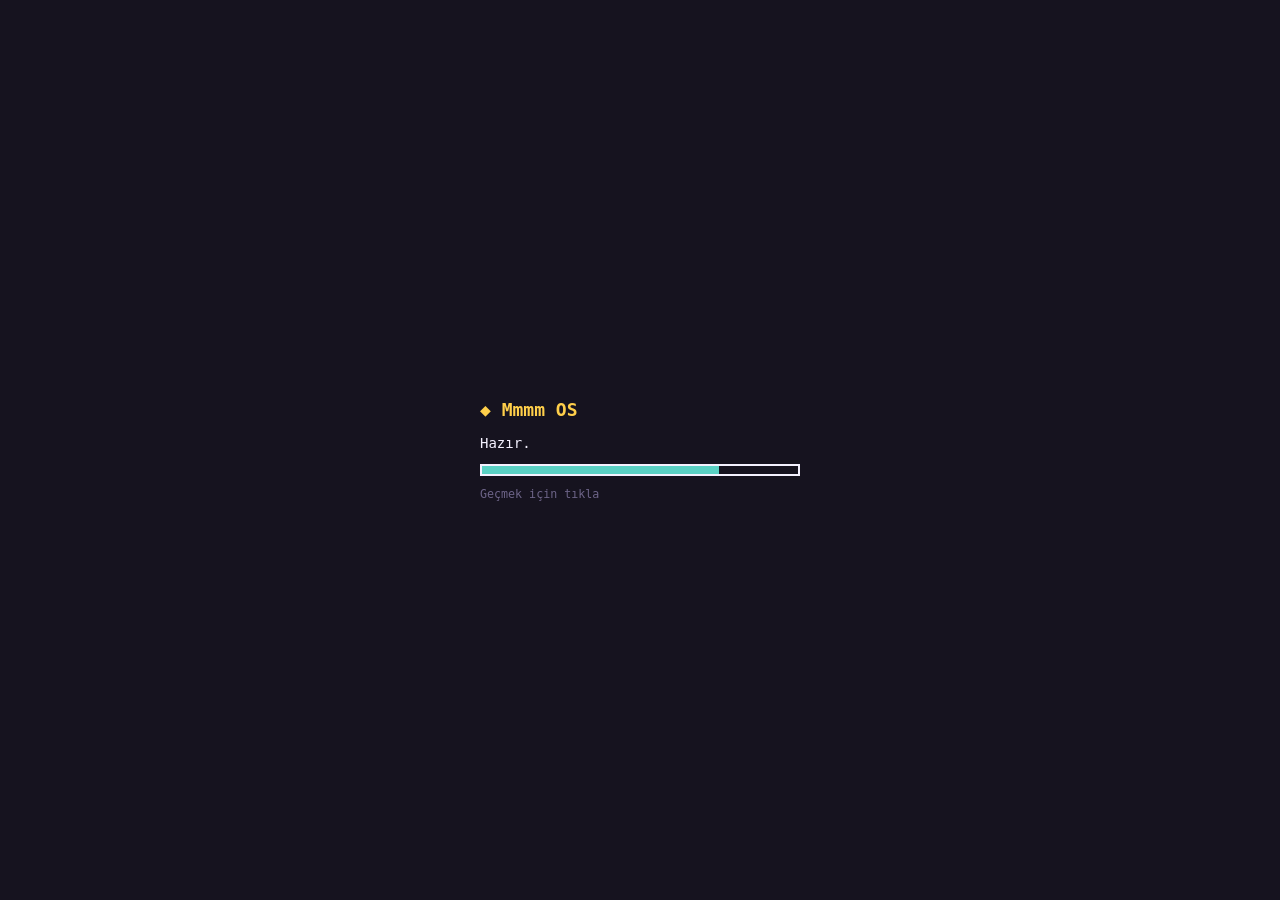
==== index.html @ 80d057e0 "Sitedeki ekip sayısı ifadelerini kaldır Co-Authored-By: Claude Opus 5.5 <noreply@anthropic.com>" ====
<!doctype html>
<html lang="tr">
<head>
<meta charset="utf-8">
<meta name="viewport" content="width=device-width,initial-scale=1">
<title>Mmmm Games</title>
<meta name="description" content="Mmmm Games: PC ve mobil için tuhaf fikirli oyunlar geliştiren bağımsız oyun stüdyosu.">
<link rel="stylesheet" href="os.css">
</head>
<body>

<div id="boot" aria-hidden="true"><div><b>◆ Mmmm OS</b><span id="boot-line">Mmmm… yükleniyor…</span><i><em id="boot-bar"></em></i><small>Geçmek için tıkla</small></div></div>

<header class="bar">
<button class="brand" data-open="w-about">◆ Mmmm OS</button>
<nav><button data-open="w-games">Oyunlar</button><button data-open="w-devlog">Devlog</button><button data-open="w-press">Basın</button><button data-open="w-contact">İletişim</button></nav>
<span id="clock">--:--</span>
</header>

<main class="desk" id="desk">
<div class="icons" role="list">
<button class="ic" role="listitem" data-open="w-hat0"><i style="background:var(--yellow)">H0</i>Hat-0.exe</button>
<button class="ic" role="listitem" data-open="w-clone"><i style="background:var(--teal)">CR</i>CloneRunner.apk</button>
<button class="ic" role="listitem" data-open="w-games"><i style="background:var(--lilac)">▦</i>oyunlar/</button>
<button class="ic" role="listitem" data-open="w-devlog"><i style="background:var(--pink)">≡</i>devlog.txt</button>
<button class="ic" role="listitem" data-open="w-press"><i style="background:var(--violet)">⇩</i>basin_kiti.zip</button>
<button class="ic" role="listitem" data-open="w-about"><i style="background:var(--paper)">?</i>hakkimizda.txt</button>
<button class="ic" role="listitem" data-open="w-contact"><i style="background:var(--teal)">@</i>iletisim.mail</button>
<button class="ic" role="listitem" data-open="w-locked"><i style="background:var(--dim)">🔒︎</i>gizli_proje/</button>
<button class="ic" role="listitem" data-open="w-trash"><i style="background:var(--paper)">⌫</i>Çöp kutusu</button>
</div>

<div class="hello" aria-hidden="true">Merhaba, oyuncu.<small>Bir simgeye çift tıkla.</small></div>

<!-- Hat-0 -->
<section class="win" id="w-hat0" data-x="160" data-y="40" data-w="500" aria-label="Hat-0">
<div class="tb"><span>Hat-0.exe — PC</span><span class="ctl"><button data-min aria-label="Küçült">_</button><button data-max aria-label="Büyüt">□</button><button data-close aria-label="Kapat">×</button></span></div>
<div class="bd">
<div class="poster h0"><span>HAT-0</span><small>son durak: bilinmiyor</small></div>
<h2>Hat-0</h2>
<p>Gece hattının şoförüsün. Her durakta bir yolcu biner. Bazıları pek yolcuya benzemiyor. Dikkatli bak; bir şey yanlışsa kapıyı açma.</p>
<p class="tags"><span>PC</span><span>Anomali bulma</span><span>Unity 3D</span><span class="st">Geliştirmede</span></p>
<span class="btn" aria-disabled="true">Steam sayfası yakında</span>
</div></section>

<!-- Clone Runner -->
<section class="win" id="w-clone" data-x="700" data-y="110" data-w="420" aria-label="Clone Runner">
<div class="tb"><span>CloneRunner.apk — Android</span><span class="ctl"><button data-min aria-label="Küçült">_</button><button data-max aria-label="Büyüt">□</button><button data-close aria-label="Kapat">×</button></span></div>
<div class="bd">
<a class="shot" href="img/menu_giris.png" data-lb><img src="img/menu_giris.png" alt="Clone Runner ana menüsü"></a>
<h2>Clone Runner</h2>
<p>Zaman Kulesi'nde stajyerin ilk günü. Kırmızı düğmeye dokundun, kule kilitlendi. Her denemen geride bir yankı bırakır: yankın butona basar, kapıdan sen geçersin.</p>
<p class="tags"><span>Android</span><span>Zamanlama bulmacası</span><span class="st">Beta · V0.4</span></p>
<div class="gal">
<a href="img/menu_harita.png" data-lb><img loading="lazy" src="img/menu_harita.png" alt="Kule haritası"></a>
<a href="img/preview_level4_timeloop.png" data-lb><img loading="lazy" src="img/preview_level4_timeloop.png" alt="Laboratuvar bölümü"></a>
<a href="img/preview_forest_kit_level10.png" data-lb><img loading="lazy" src="img/preview_forest_kit_level10.png" alt="Orman katı"></a>
<a href="img/l21_game.png" data-lb><img loading="lazy" src="img/l21_game.png" alt="Mağara katı"></a>
<a href="img/menu_uzay.png" data-lb><img loading="lazy" src="img/menu_uzay.png" alt="Uzay katı haritası"></a>
<a href="img/flow_level_complete.png" data-lb><img loading="lazy" src="img/flow_level_complete.png" alt="Bölüm tamamlandı ekranı"></a>
</div>
<p class="note">Oynanış videoları yakında.</p>
</div>
<div class="ft"><a class="btn" href="privacy-policy.html" target="_blank" rel="noopener">Gizlilik Politikası</a></div>
</section>

<!-- Devlog -->
<section class="win paper" id="w-devlog" data-x="1060" data-y="40" data-w="320" aria-label="Devlog">
<div class="tb"><span>devlog.txt</span><span class="ctl"><button data-min aria-label="Küçült">_</button><button data-max aria-label="Büyüt">□</button><button data-close aria-label="Kapat">×</button></span></div>
<div class="bd mono">
<p><b>25.10</b> — Clone Runner: Kat 2, orman bölümleri ve platformlar.</p>
<p><b>23.10</b> — Clone Runner: giriş sinematiği. Stajyer kırmızı düğmeye dokundu.</p>
<p><b>22.10</b> — Clone Runner: ilk oynanabilir prototip.</p>
<p><b>20.10</b> — Hat-0: çekirdek döngü. Yolcular binmeye başladı.</p>
<p><span class="cur">█</span></p>
</div></section>

<!-- Oyunlar klasörü -->
<section class="win" id="w-games" data-x="220" data-y="200" data-w="460" hidden aria-label="Oyunlar">
<div class="tb"><span>oyunlar/</span><span class="ctl"><button data-min aria-label="Küçült">_</button><button data-max aria-label="Büyüt">□</button><button data-close aria-label="Kapat">×</button></span></div>
<div class="bd">
<div class="filters"><button class="on" data-f="all">Tümü</button><button data-f="pc">PC</button><button data-f="mobile">Mobil</button></div>
<ul class="list">
<li data-p="pc"><button data-open="w-hat0"><i style="background:var(--yellow)">H0</i><span><b>Hat-0</b><small>PC · Geliştirmede</small></span></button></li>
<li data-p="mobile"><button data-open="w-clone"><i style="background:var(--teal)">CR</i><span><b>Clone Runner</b><small>Android · Beta</small></span></button></li>
<li data-p="pc"><button data-open="w-locked"><i style="background:var(--dim)">?</i><span><b>gizli_proje</b><small>Erişim kısıtlı</small></span></button></li>
</ul>
</div></section>

<!-- Basın kiti -->
<section class="win" id="w-press" data-x="300" data-y="140" data-w="380" hidden aria-label="Basın kiti">
<div class="tb"><span>basin_kiti.zip</span><span class="ctl"><button data-min aria-label="Küçült">_</button><button data-max aria-label="Büyüt">□</button><button data-close aria-label="Kapat">×</button></span></div>
<div class="bd">
<p>İçindekiler:</p>
<ul class="files"><li>logo/ <small>SVG, PNG</small></li><li>ekran_goruntuleri/ <small>her oyun için</small></li><li>bilgi_foyu.pdf</li><li>fragmanlar/</li></ul>
<span class="btn" aria-disabled="true">İndir (hazırlanıyor)</span>
<p class="note">Şimdilik basın talepleri için e-posta atın.</p>
</div></section>

<!-- Hakkımızda -->
<section class="win paper" id="w-about" data-x="420" data-y="90" data-w="380" hidden aria-label="Hakkımızda">
<div class="tb"><span>hakkimizda.txt</span><span class="ctl"><button data-min aria-label="Küçült">_</button><button data-max aria-label="Büyüt">□</button><button data-close aria-label="Kapat">×</button></span></div>
<div class="bd">
<h2>Mmmm Games</h2>
<p>Mmmm Games, PC ve mobil için oyunlar geliştiren bağımsız bir stüdyo. Oyunlar Unity ile geliştiriliyor, modeller Blender'da hazırlanıyor.</p>
<p>Sevdiğimiz şey: tek cümleyle anlatılabilen, ama oynadıkça tuhaflaşan fikirler.</p>
</div></section>

<!-- İletişim -->
<section class="win" id="w-contact" data-x="500" data-y="180" data-w="360" hidden aria-label="İletişim">
<div class="tb"><span>iletisim.mail</span><span class="ctl"><button data-min aria-label="Küçült">_</button><button data-max aria-label="Büyüt">□</button><button data-close aria-label="Kapat">×</button></span></div>
<div class="bd">
<p class="mono">Kime: Mmmm Games<br>Konu: Merhaba!</p>
<p>Geri bildirim, iş birliği ya da basın için yazın.</p>
<a class="btn" href="mailto:fourmalgames4@gmail.com">E-posta gönder</a>
</div></section>

<!-- Gizli proje -->
<section class="win alert" id="w-locked" data-x="540" data-y="260" data-w="320" hidden aria-label="Erişim reddedildi">
<div class="tb"><span>gizli_proje/</span><span class="ctl"><button data-close aria-label="Kapat">×</button></span></div>
<div class="bd">
<p><b>Erişim reddedildi.</b></p>
<p>Bu klasör henüz kilitli. İpucu: ışıklar yeni bir dünyada yanacak.</p>
<button class="btn" data-close>Tamam</button>
</div></section>

<!-- Çöp kutusu -->
<section class="win paper" id="w-trash" data-x="360" data-y="300" data-w="340" hidden aria-label="Çöp kutusu">
<div class="tb"><span>Çöp kutusu (4)</span><span class="ctl"><button data-min aria-label="Küçült">_</button><button data-max aria-label="Büyüt">□</button><button data-close aria-label="Kapat">×</button></span></div>
<div class="bd mono">
<p>✗ kirmizi_dugme_v1 <small>— herkes bastı</small></p>
<p>✗ sonsuz_koridor <small>— gerçekten sonsuzdu</small></p>
<p>✗ klon_dans_modu <small>— fazla eğlenceli</small></p>
<p>✗ otobus_muzigi.mp3 <small>— yolcular şikâyet etti</small></p>
</div></section>
</main>

<footer class="dock" id="dock" aria-label="Görev çubuğu"></footer>

<div id="lb" hidden><img alt=""></div>
<script src="os.js"></script>
</body>
</html>
---- os.css ----
:root{--bg:#2b2540;--dot:#3d3558;--ink:#16131f;--paper:#f4f1ff;--note:#fff8e6;--yellow:#ffcf4a;--teal:#5ad1c4;--pink:#ef6f8f;--violet:#9f8cf0;--lilac:#d8d2ee;--dim:#6d6488;--mute:#b9b0dd}
*{box-sizing:border-box}
html,body{margin:0;height:100%}
body{background:var(--bg);color:var(--ink);font-family:system-ui,-apple-system,"Segoe UI",Roboto,sans-serif;font-size:14px;line-height:1.5;overflow:hidden}
button{font:inherit;color:inherit;background:none;border:0;cursor:pointer;padding:0}
img{display:block;max-width:100%}
.mono{font-family:Consolas,"Courier New",monospace;font-size:13px}

/* açılış */
#boot{position:fixed;inset:0;z-index:9999;background:var(--ink);color:var(--paper);display:flex;align-items:center;justify-content:center;cursor:pointer;transition:opacity .35s}
#boot.off{opacity:0;pointer-events:none}
#boot div{width:min(320px,80vw);display:flex;flex-direction:column;gap:10px;font-family:Consolas,monospace}
#boot b{color:var(--yellow);font-size:18px}
#boot i{height:12px;border:2px solid var(--paper);display:block}
#boot em{display:block;height:100%;width:0;background:var(--teal);transition:width .2s}
#boot small{color:var(--dim)}

/* üst çubuk */
.bar{position:fixed;top:0;left:0;right:0;height:34px;z-index:5000;background:var(--ink);color:var(--lilac);display:flex;align-items:center;gap:18px;padding:0 16px;font-size:13px}
.bar .brand{color:var(--paper);font-weight:600}
.bar nav{display:flex;gap:16px;margin-left:auto}
.bar nav button:hover,.bar .brand:hover{color:var(--yellow)}
#clock{font-family:Consolas,monospace;color:var(--paper)}

/* masaüstü */
.desk{position:fixed;inset:34px 0 0 0;background-color:var(--bg);background-image:radial-gradient(var(--dot) 1.5px,transparent 1.5px);background-size:22px 22px}
.icons{position:absolute;left:18px;top:16px;display:grid;grid-auto-flow:column;grid-auto-columns:92px;width:max-content;max-width:calc(100% - 20px);grid-template-rows:repeat(auto-fill,90px);gap:2px 4px;height:calc(100% - 100px)}
.ic{width:92px;display:flex;flex-direction:column;align-items:center;gap:6px;color:var(--paper);font-size:12px;padding:6px 2px;border-radius:6px;text-align:center;word-break:break-word}
.ic i{width:50px;height:50px;border:2px solid var(--ink);border-radius:10px;box-shadow:3px 3px 0 var(--ink);display:flex;align-items:center;justify-content:center;font-style:normal;font-weight:700;color:var(--ink);font-size:15px;transition:transform .12s}
.ic:hover i{transform:translate(-1px,-2px)}
.ic.sel{background:rgba(244,241,255,.14)}
.ic:focus-visible{outline:2px solid var(--yellow)}
.hello{position:absolute;right:44px;bottom:100px;font-family:Georgia,serif;font-size:clamp(36px,5vw,68px);color:var(--paper);text-align:right;line-height:1;opacity:.92;pointer-events:none;z-index:0}
.win{z-index:1}
.hello small{display:block;font-family:system-ui,sans-serif;font-size:14px;color:var(--mute);margin-top:10px}

/* pencereler */
.win{position:absolute;background:var(--paper);border:2px solid var(--ink);border-radius:8px;box-shadow:6px 6px 0 var(--ink);display:flex;flex-direction:column;max-height:calc(100% - 90px);animation:pop .16s ease-out}
.win[hidden]{display:none}
.win.paper{background:var(--note)}
.win.alert{background:#ffe3e8}
.win.active{box-shadow:8px 8px 0 var(--ink)}
.win:not(.active) .tb{background:#3a3450}
.win.max{left:8px!important;top:8px!important;width:calc(100% - 16px)!important;height:calc(100% - 90px)!important}
@keyframes pop{from{transform:scale(.94);opacity:0}}
.tb{background:var(--ink);color:#fff;font-size:12px;padding:6px 8px 6px 12px;display:flex;justify-content:space-between;align-items:center;cursor:grab;user-select:none;touch-action:none;border-radius:5px 5px 0 0}
.tb:active{cursor:grabbing}
.ctl{display:flex;gap:4px}
.ctl button{width:20px;height:18px;border-radius:3px;color:#fff;line-height:1}
.ctl button:hover{background:var(--pink);color:var(--ink)}
.bd{padding:14px 16px;overflow:auto}
.ft{flex:none;padding:8px 16px;border-top:2px solid var(--ink)}
.bd h2{font-family:Georgia,serif;font-weight:400;font-size:26px;margin:4px 0 6px}
.bd p{margin:0 0 10px}
.tags{display:flex;flex-wrap:wrap;gap:6px}
.tags span{font-size:11px;border:1.5px solid var(--ink);border-radius:4px;padding:1px 7px;background:#fff}
.tags .st{background:var(--yellow)}
.btn{display:inline-block;background:var(--yellow);border:2px solid var(--ink);box-shadow:2px 2px 0 var(--ink);padding:6px 14px;font-weight:600;font-size:13px;border-radius:4px;color:var(--ink);text-decoration:none}
.btn:hover{transform:translate(-1px,-1px);box-shadow:3px 3px 0 var(--ink)}
.btn[aria-disabled]{background:var(--lilac);cursor:default}
.btn[aria-disabled]:hover{transform:none;box-shadow:2px 2px 0 var(--ink)}
.note{font-size:12px;color:var(--dim);margin-top:10px}
.poster{height:200px;border:2px solid var(--ink);border-radius:4px;margin-bottom:12px;display:flex;flex-direction:column;align-items:center;justify-content:center;gap:6px}
.poster.h0{background:repeating-linear-gradient(90deg,#1d1a2a 0 46px,#262236 46px 50px);color:var(--yellow)}
.poster span{font-family:Consolas,monospace;font-size:44px;letter-spacing:8px;border:3px solid var(--yellow);padding:2px 16px;background:#16131f}
.poster small{font-family:Consolas,monospace;color:var(--mute)}
.shot{display:block;height:190px;overflow:hidden;border:2px solid var(--ink);border-radius:4px;margin-bottom:12px}
.shot img{width:100%;height:100%;object-fit:cover;object-position:center 35%}
.gal{display:grid;grid-template-columns:repeat(3,1fr);gap:6px;margin-top:6px}
.gal a{aspect-ratio:3/4;overflow:hidden;border:2px solid var(--ink);border-radius:4px;background:var(--lilac)}
.gal img{width:100%;height:100%;object-fit:cover;transition:transform .2s}
.gal a:hover img{transform:scale(1.06)}
.cur{animation:blink 1s steps(1) infinite}
@keyframes blink{50%{opacity:0}}
.filters{display:flex;gap:6px;margin-bottom:10px}
.filters button{border:1.5px solid var(--ink);border-radius:99px;padding:2px 12px;font-size:12px;background:#fff}
.filters button.on{background:var(--ink);color:#fff}
.list{list-style:none;margin:0;padding:0;display:flex;flex-direction:column;gap:6px}
.list li[hidden]{display:none}
.list button{width:100%;display:flex;gap:12px;align-items:center;text-align:left;padding:8px;border:1.5px solid var(--ink);border-radius:6px;background:#fff}
.list button:hover{background:var(--lilac)}
.list i{width:36px;height:36px;border:2px solid var(--ink);border-radius:8px;display:flex;align-items:center;justify-content:center;font-style:normal;font-weight:700;flex:none}
.list small{display:block;color:var(--dim)}
.files{margin:0 0 12px;padding-left:18px}
.files small{color:var(--dim)}

/* dock */
.dock{position:fixed;left:50%;bottom:14px;transform:translateX(-50%);z-index:4000;display:flex;gap:8px;background:var(--ink);padding:8px 12px;border-radius:12px;max-width:calc(100% - 24px);overflow-x:auto}
.dock button{display:flex;align-items:center;gap:6px;padding:5px 10px 5px 6px;border-radius:7px;color:var(--paper);font-size:12px;white-space:nowrap}
.dock button i{width:22px;height:22px;border-radius:5px;display:flex;align-items:center;justify-content:center;font-style:normal;font-size:10px;font-weight:700;color:var(--ink)}
.dock button.on{background:#2e2842}
.dock button.min{opacity:.55}
.dock:empty{display:none}

/* lightbox */
#lb{position:fixed;inset:0;z-index:8000;background:rgba(22,19,31,.92);display:flex;align-items:center;justify-content:center;cursor:zoom-out}
#lb[hidden]{display:none}
#lb img{max-width:92vw;max-height:90vh;border:3px solid var(--paper);border-radius:6px}

/* mobil: pencereler alt alta */
@media (max-width:760px){
  body{overflow:auto}
  .bar nav{gap:10px;font-size:12px}
  .bar .brand{font-size:12px}
  #clock{display:none}
  .desk{position:static;padding:46px 12px 90px;min-height:100vh}
  .icons{position:static;display:grid;grid-template-columns:repeat(4,1fr);grid-auto-flow:row;grid-template-rows:none;height:auto;margin-bottom:14px}
  .ic{width:auto}
  .hello{position:static;text-align:left;font-size:34px;margin:6px 0 18px}
  .win{position:relative!important;left:auto!important;top:auto!important;width:auto!important;max-height:none;margin-bottom:18px;box-shadow:4px 4px 0 var(--ink)}
  .win.max{height:auto!important}
  .tb{cursor:default}
  .ctl [data-max]{display:none}
}
@media (prefers-reduced-motion:reduce){.win{animation:none}.cur{animation:none}}
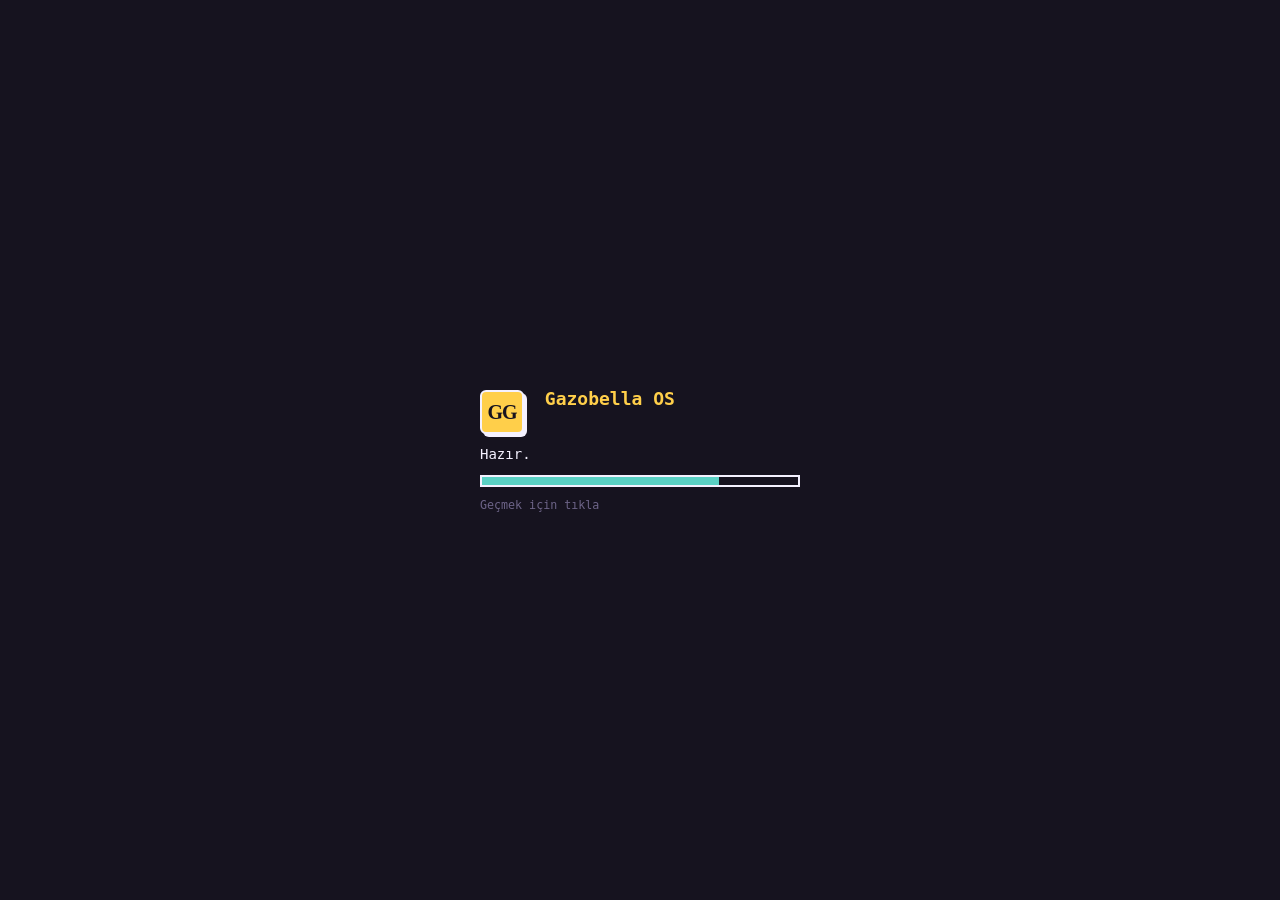
==== commit 0a0e1899: "Site adı Gazobella Games olarak geri alındı, GG logosu eklendi Co-Authored-By: Claude Sonnet 5.5 <no" ====
--- a/index.html
+++ b/index.html
@@ -3,16 +3,17 @@
 <head>
 <meta charset="utf-8">
 <meta name="viewport" content="width=device-width,initial-scale=1">
-<title>Mmmm Games</title>
-<meta name="description" content="Mmmm Games: PC ve mobil için tuhaf fikirli oyunlar geliştiren bağımsız oyun stüdyosu.">
+<title>Gazobella Games</title>
+<link rel="icon" href="data:image/svg+xml,%3Csvg xmlns=%27http://www.w3.org/2000/svg%27 viewBox=%270 0 64 64%27%3E%3Crect x=%274%27 y=%274%27 width=%2756%27 height=%2756%27 rx=%2712%27 fill=%27%23ffcf4a%27 stroke=%27%2316131f%27 stroke-width=%275%27/%3E%3Ctext x=%2732%27 y=%2741%27 font-family=%27Georgia,serif%27 font-weight=%27bold%27 font-size=%2726%27 text-anchor=%27middle%27 fill=%27%2316131f%27%3EGG%3C/text%3E%3C/svg%3E">
+<meta name="description" content="Gazobella Games: PC ve mobil için tuhaf fikirli oyunlar geliştiren bağımsız oyun stüdyosu.">
 <link rel="stylesheet" href="os.css">
 </head>
 <body>
 
-<div id="boot" aria-hidden="true"><div><b>◆ Mmmm OS</b><span id="boot-line">Mmmm… yükleniyor…</span><i><em id="boot-bar"></em></i><small>Geçmek için tıkla</small></div></div>
+<div id="boot" aria-hidden="true"><div><b><span class="gg">GG</span> Gazobella OS</b><span id="boot-line">Çekirdek yükleniyor…</span><i><em id="boot-bar"></em></i><small>Geçmek için tıkla</small></div></div>
 
 <header class="bar">
-<button class="brand" data-open="w-about">◆ Mmmm OS</button>
+<button class="brand" data-open="w-about"><span class="gg">GG</span> Gazobella OS</button>
 <nav><button data-open="w-games">Oyunlar</button><button data-open="w-devlog">Devlog</button><button data-open="w-press">Basın</button><button data-open="w-contact">İletişim</button></nav>
 <span id="clock">--:--</span>
 </header>
@@ -101,8 +102,8 @@
 <section class="win paper" id="w-about" data-x="420" data-y="90" data-w="380" hidden aria-label="Hakkımızda">
 <div class="tb"><span>hakkimizda.txt</span><span class="ctl"><button data-min aria-label="Küçült">_</button><button data-max aria-label="Büyüt">□</button><button data-close aria-label="Kapat">×</button></span></div>
 <div class="bd">
-<h2>Mmmm Games</h2>
-<p>Mmmm Games, PC ve mobil için oyunlar geliştiren bağımsız bir stüdyo. Oyunlar Unity ile geliştiriliyor, modeller Blender'da hazırlanıyor.</p>
+<h2>Gazobella Games</h2>
+<p>Gazobella Games, PC ve mobil için oyunlar geliştiren bağımsız bir stüdyo. Oyunlar Unity ile geliştiriliyor, modeller Blender'da hazırlanıyor.</p>
 <p>Sevdiğimiz şey: tek cümleyle anlatılabilen, ama oynadıkça tuhaflaşan fikirler.</p>
 </div></section>
 
@@ -110,7 +111,7 @@
 <section class="win" id="w-contact" data-x="500" data-y="180" data-w="360" hidden aria-label="İletişim">
 <div class="tb"><span>iletisim.mail</span><span class="ctl"><button data-min aria-label="Küçült">_</button><button data-max aria-label="Büyüt">□</button><button data-close aria-label="Kapat">×</button></span></div>
 <div class="bd">
-<p class="mono">Kime: Mmmm Games<br>Konu: Merhaba!</p>
+<p class="mono">Kime: Gazobella Games<br>Konu: Merhaba!</p>
 <p>Geri bildirim, iş birliği ya da basın için yazın.</p>
 <a class="btn" href="mailto:fourmalgames4@gmail.com">E-posta gönder</a>
 </div></section>
--- a/os.css
+++ b/os.css
@@ -113,3 +113,5 @@
   .ctl [data-max]{display:none}
 }
 @media (prefers-reduced-motion:reduce){.win{animation:none}.cur{animation:none}}
+.gg{display:inline-flex;align-items:center;justify-content:center;width:22px;height:22px;margin-right:6px;vertical-align:-5px;background:var(--yellow);color:var(--ink);border:2px solid var(--ink);border-radius:6px;box-shadow:2px 2px 0 var(--ink);font-family:Georgia,serif;font-weight:700;font-size:11px;letter-spacing:-1px;line-height:1}
+#boot .gg{width:44px;height:44px;font-size:20px;border-color:var(--paper);box-shadow:3px 3px 0 var(--paper);margin:0 10px 0 0;vertical-align:-14px}
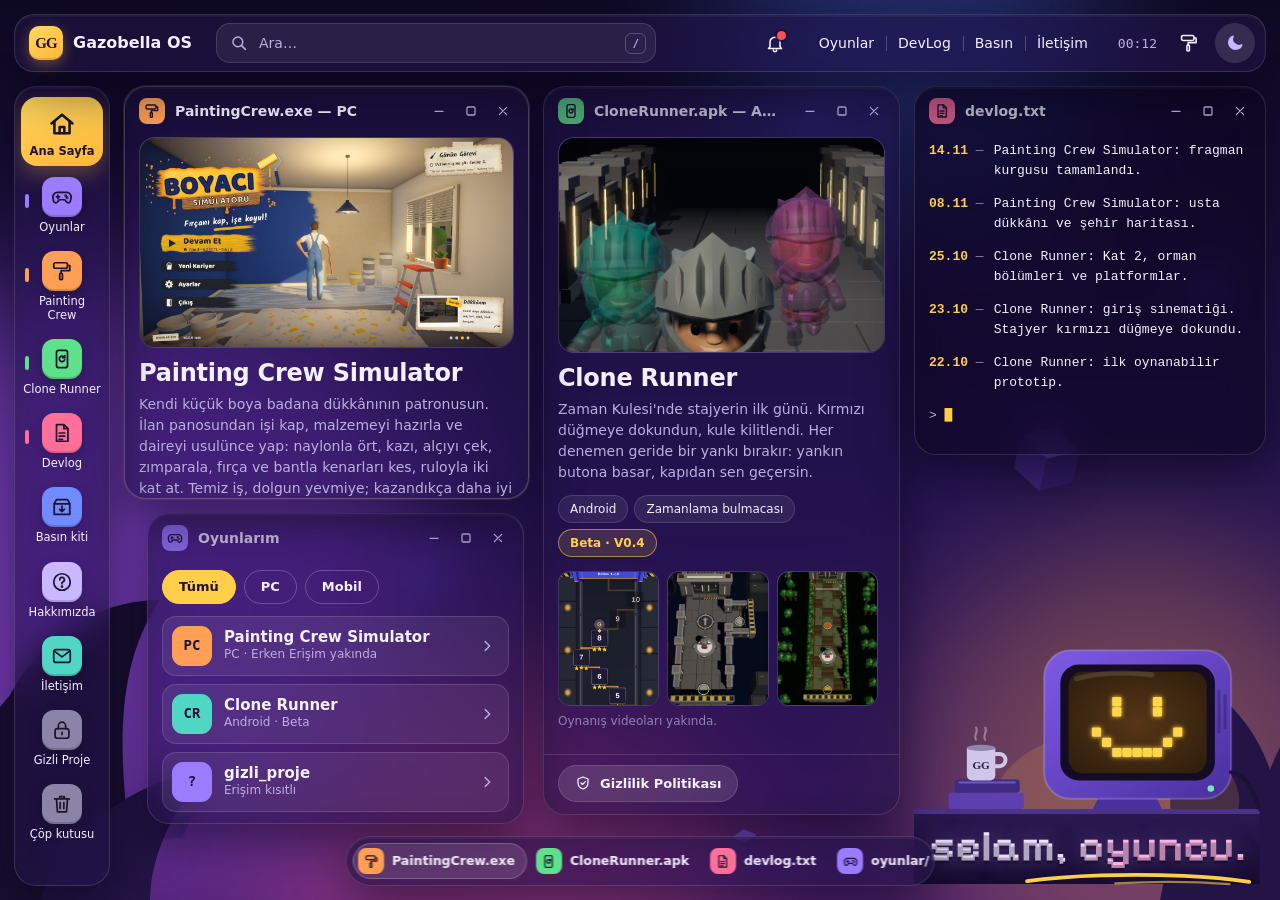
==== commit 80e5d07e: "Yeni masaüstü tasarımı, Painting Crew Simulator eklendi, Hat-0 kaldırıldı Mor cam efektli Gazobella " ====
--- a/index.html
+++ b/index.html
@@ -1,106 +1,200 @@
 <!doctype html>
-<html lang="tr">
+<html lang="tr" data-theme="night">
 <head>
 <meta charset="utf-8">
 <meta name="viewport" content="width=device-width,initial-scale=1">
 <title>Gazobella Games</title>
 <link rel="icon" href="data:image/svg+xml,%3Csvg xmlns=%27http://www.w3.org/2000/svg%27 viewBox=%270 0 64 64%27%3E%3Crect x=%274%27 y=%274%27 width=%2756%27 height=%2756%27 rx=%2712%27 fill=%27%23ffcf4a%27 stroke=%27%2316131f%27 stroke-width=%275%27/%3E%3Ctext x=%2732%27 y=%2741%27 font-family=%27Georgia,serif%27 font-weight=%27bold%27 font-size=%2726%27 text-anchor=%27middle%27 fill=%27%2316131f%27%3EGG%3C/text%3E%3C/svg%3E">
-<meta name="description" content="Gazobella Games: PC ve mobil için tuhaf fikirli oyunlar geliştiren bağımsız oyun stüdyosu.">
+<meta name="description" content="Gazobella Games: PC ve mobil için tuhaf fikirli oyunlar geliştiren bağımsız stüdyo. Painting Crew Simulator (PC, Steam Erken Erişim yakında) ve Clone Runner (Android).">
+<meta name="theme-color" content="#1a1036">
+<script>try{if(localStorage.getItem('gz-theme')==='day')document.documentElement.dataset.theme='day'}catch(e){}</script>
+<link rel="preconnect" href="https://fonts.googleapis.com">
+<link rel="preconnect" href="https://fonts.gstatic.com" crossorigin>
+<link rel="stylesheet" href="https://fonts.googleapis.com/css2?family=Pixelify+Sans:wght@500;700&amp;display=swap">
 <link rel="stylesheet" href="os.css">
 </head>
 <body>
 
+<!-- İkon seti -->
+<svg width="0" height="0" style="position:absolute" aria-hidden="true" focusable="false">
+<defs>
+<symbol id="i-home" viewBox="0 0 24 24"><path d="M3 11.5 12 4l9 7.5"/><path d="M5.5 9.8V20h13V9.8"/><path d="M10 20v-5.5h4V20"/></symbol>
+<symbol id="i-game" viewBox="0 0 24 24"><path d="M7 7h10a5 5 0 0 1 4.9 6l-.7 3.4a2.4 2.4 0 0 1-4.2 1L15 15H9l-2 2.4a2.4 2.4 0 0 1-4.2-1L2.1 13A5 5 0 0 1 7 7Z"/><path d="M7.5 10v3.5M5.8 11.8h3.5"/><circle cx="16" cy="10.6" r=".6"/><circle cx="17.6" cy="12.8" r=".6"/></symbol>
+<symbol id="i-roller" viewBox="0 0 24 24"><rect x="3" y="3" width="15" height="6" rx="2"/><path d="M18 6h2.5v5.5H11v3"/><rect x="9.5" y="14.5" width="3" height="7" rx="1"/></symbol>
+<symbol id="i-loop" viewBox="0 0 24 24"><rect x="6" y="2.5" width="12" height="19" rx="2.5"/><path d="M14.6 10.2a3 3 0 1 0 .3 2.6"/><path d="M15 8.4v2.2h-2.2"/></symbol>
+<symbol id="i-doc" viewBox="0 0 24 24"><path d="M6 2.8h8l4.5 4.5V21H6Z"/><path d="M14 2.8v4.5h4.5M9 12h6M9 15.5h6M9 19h3.5"/></symbol>
+<symbol id="i-press" viewBox="0 0 24 24"><path d="M3.5 8.5h17V20h-17Z"/><path d="M3.5 8.5 6 4h12l2.5 4.5"/><path d="M12 11v6M9.5 14.5 12 17l2.5-2.5"/></symbol>
+<symbol id="i-info" viewBox="0 0 24 24"><circle cx="12" cy="12" r="9"/><path d="M9.6 9.5a2.5 2.5 0 1 1 3.4 2.3c-.6.3-1 .8-1 1.5v.7"/><circle cx="12" cy="17" r=".6"/></symbol>
+<symbol id="i-mail" viewBox="0 0 24 24"><rect x="3" y="5" width="18" height="14" rx="2.5"/><path d="m4 7 8 6 8-6"/></symbol>
+<symbol id="i-lock" viewBox="0 0 24 24"><rect x="4.5" y="10.5" width="15" height="10.5" rx="2.5"/><path d="M8 10.5V7.5a4 4 0 0 1 8 0v3M12 14.5v2.5"/></symbol>
+<symbol id="i-trash" viewBox="0 0 24 24"><path d="M4 6.5h16M9.5 6.5V4h5v2.5M6 6.5l1 14h10l1-14M10 10.5v6.5M14 10.5v6.5"/></symbol>
+<symbol id="i-search" viewBox="0 0 24 24"><circle cx="10.5" cy="10.5" r="6.5"/><path d="m15.5 15.5 5 5"/></symbol>
+<symbol id="i-bell" viewBox="0 0 24 24"><path d="M6 16.5V11a6 6 0 0 1 12 0v5.5l1.8 2H4.2Z"/><path d="M10 20.5a2 2 0 0 0 4 0"/></symbol>
+<symbol id="i-moon" viewBox="0 0 24 24"><path d="M20 14.5A8 8 0 0 1 9.5 4a8 8 0 1 0 10.5 10.5Z"/></symbol>
+<symbol id="i-sun" viewBox="0 0 24 24"><circle cx="12" cy="12" r="4.2"/><path d="M12 2.5v2.2M12 19.3v2.2M2.5 12h2.2M19.3 12h2.2M5.3 5.3l1.6 1.6M17.1 17.1l1.6 1.6M5.3 18.7l1.6-1.6M17.1 6.9l1.6-1.6"/></symbol>
+<symbol id="i-min" viewBox="0 0 24 24"><path d="M6 12.5h12"/></symbol>
+<symbol id="i-max" viewBox="0 0 24 24"><rect x="6" y="6" width="12" height="12" rx="2"/></symbol>
+<symbol id="i-x" viewBox="0 0 24 24"><path d="m6.5 6.5 11 11M17.5 6.5l-11 11"/></symbol>
+<symbol id="i-chev" viewBox="0 0 24 24"><path d="m9.5 6 6 6-6 6"/></symbol>
+<symbol id="i-back" viewBox="0 0 24 24"><path d="m14.5 6-6 6 6 6"/></symbol>
+<symbol id="i-clock" viewBox="0 0 24 24"><circle cx="12" cy="12" r="8.5"/><path d="M12 7.5V12l3 2"/></symbol>
+<symbol id="i-shield" viewBox="0 0 24 24"><path d="M12 3 4.5 6v5.5c0 4.6 3.2 8 7.5 9.5 4.3-1.5 7.5-4.9 7.5-9.5V6Z"/><path d="m9 12 2.2 2.2L15.5 10"/></symbol>
+<symbol id="i-cube" viewBox="0 0 100 100"><path d="M50 4 92 27 50 50 8 27Z" fill="var(--cube-top)"/><path d="M8 27 50 50v46L8 73Z" fill="var(--cube-left)"/><path d="M92 27 50 50v46l42-23Z" fill="var(--cube-right)"/></symbol>
+</defs>
+</svg>
+
 <div id="boot" aria-hidden="true"><div><b><span class="gg">GG</span> Gazobella OS</b><span id="boot-line">Çekirdek yükleniyor…</span><i><em id="boot-bar"></em></i><small>Geçmek için tıkla</small></div></div>
 
+<h1 class="sr">Gazobella Games</h1>
+
+<!-- Duvar kâğıdı: parıltılar, küpler, yapraklar, boya tuvali -->
+<div class="wall" aria-hidden="true">
+  <div class="glow g1"></div><div class="glow g2"></div><div class="glow g3"></div><div class="glow g4"></div>
+  <div class="cubes">
+    <svg class="cube" style="--x:31%;--y:62%;--s:64px;--d:19s;--r:-12deg"><use href="#i-cube"/></svg>
+    <svg class="cube" style="--x:47%;--y:73%;--s:46px;--d:23s;--r:18deg"><use href="#i-cube"/></svg>
+    <svg class="cube" style="--x:62%;--y:12%;--s:34px;--d:17s;--r:8deg"><use href="#i-cube"/></svg>
+    <svg class="cube" style="--x:79%;--y:47%;--s:72px;--d:26s;--r:14deg"><use href="#i-cube"/></svg>
+    <svg class="cube" style="--x:93%;--y:30%;--s:40px;--d:21s;--r:-20deg"><use href="#i-cube"/></svg>
+    <svg class="cube" style="--x:11%;--y:88%;--s:52px;--d:24s;--r:22deg"><use href="#i-cube"/></svg>
+    <svg class="cube" style="--x:57%;--y:92%;--s:30px;--d:18s;--r:-6deg"><use href="#i-cube"/></svg>
+  </div>
+  <svg class="leaves" viewBox="0 0 1600 900" preserveAspectRatio="xMidYMax slice">
+    <g class="lf1"><path d="M0 900V610c60 10 120 60 150 140 20-90 90-150 170-150-40 60-50 140-20 300Z"/><path d="M90 900c10-120 60-210 150-260-20 90-10 180 30 260Z"/></g>
+    <g class="lf2"><path d="M200 900c30-70 90-120 170-130-40 40-60 90-60 130Z"/><path d="M1600 900V640c-70 0-140 50-170 130-20-60-70-100-130-110 30 70 40 150 20 240Z"/></g>
+  </svg>
+  <canvas id="paint"></canvas>
+</div>
+
+<!-- Üst çubuk -->
 <header class="bar">
-<button class="brand" data-open="w-about"><span class="gg">GG</span> Gazobella OS</button>
-<nav><button data-open="w-games">Oyunlar</button><button data-open="w-devlog">Devlog</button><button data-open="w-press">Basın</button><button data-open="w-contact">İletişim</button></nav>
-<span id="clock">--:--</span>
+  <button class="brand" type="button" data-open="w-about" aria-label="Gazobella OS hakkında"><span class="gg">GG</span><span class="brand-name">Gazobella OS</span></button>
+  <div class="search" role="search">
+    <svg class="ico" aria-hidden="true"><use href="#i-search"/></svg>
+    <input id="q" type="search" placeholder="Ara…" autocomplete="off" spellcheck="false" role="combobox" aria-label="Pencere ve oyun ara" aria-autocomplete="list" aria-expanded="false" aria-controls="q-list">
+    <kbd aria-hidden="true">/</kbd>
+    <ul id="q-list" class="pop q-list" role="listbox" aria-label="Arama sonuçları" hidden></ul>
+  </div>
+  <div class="bar-right">
+    <div class="pop-wrap">
+      <button id="bell" class="icon-btn" type="button" aria-label="Bildirimler" aria-expanded="false" aria-controls="notes"><svg class="ico" aria-hidden="true"><use href="#i-bell"/></svg><span class="dot" hidden></span></button>
+      <div id="notes" class="pop notes" hidden>
+        <p class="pop-h">Son haberler</p>
+        <ul id="notes-list"></ul>
+        <button type="button" class="pop-more" data-open="w-devlog">Tüm devlog <svg class="ico" aria-hidden="true"><use href="#i-chev"/></svg></button>
+      </div>
+    </div>
+    <nav class="links" aria-label="Ana menü"><button type="button" data-open="w-games">Oyunlar</button><button type="button" data-open="w-devlog">DevLog</button><button type="button" data-open="w-press">Basın</button><button type="button" data-open="w-contact">İletişim</button></nav>
+    <span id="clock" aria-hidden="true">--:--</span>
+    <button id="roller" class="icon-btn" type="button" aria-label="Masaüstünü boya" aria-pressed="false" title="Masaüstünü boya"><svg class="ico" aria-hidden="true"><use href="#i-roller"/></svg></button>
+    <button id="theme" class="icon-btn moon" type="button" aria-label="Gündüz temasına geç" title="Tema"><svg class="ico i-moon" aria-hidden="true"><use href="#i-moon"/></svg><svg class="ico i-sun" aria-hidden="true"><use href="#i-sun"/></svg></button>
+  </div>
 </header>
 
+<!-- Boya araç çubuğu (easter egg) -->
+<div id="paintbar" class="paintbar" role="toolbar" aria-label="Boya araçları" hidden>
+  <span class="pb-t">Rulo modu</span>
+  <button type="button" class="sw on" style="--c:#ffcf4a" data-c="#ffcf4a" aria-label="Sarı" aria-pressed="true"></button>
+  <button type="button" class="sw" style="--c:#4fd6c4" data-c="#4fd6c4" aria-label="Turkuaz" aria-pressed="false"></button>
+  <button type="button" class="sw" style="--c:#ff6f9a" data-c="#ff6f9a" aria-label="Pembe" aria-pressed="false"></button>
+  <button type="button" class="sw" style="--c:#ff9f55" data-c="#ff9f55" aria-label="Turuncu" aria-pressed="false"></button>
+  <button type="button" class="sw" style="--c:#2f5fd0" data-c="#2f5fd0" aria-label="Lacivert" aria-pressed="false"></button>
+  <button type="button" id="pb-clear" class="pb-btn">Temizle</button>
+  <button type="button" id="pb-done" class="pb-btn on">Bitti</button>
+</div>
+
+<!-- Sol dock -->
+<nav class="side" id="side" aria-label="Uygulamalar">
+  <button type="button" class="ic home" data-home aria-current="page"><i><svg aria-hidden="true"><use href="#i-home"/></svg></i><span>Ana Sayfa</span></button>
+  <button type="button" class="ic" data-open="w-games" style="--c:var(--violet)"><i><svg aria-hidden="true"><use href="#i-game"/></svg></i><span>Oyunlar</span></button>
+  <button type="button" class="ic" data-open="w-paint" style="--c:var(--orange)"><i><svg aria-hidden="true"><use href="#i-roller"/></svg></i><span>Painting Crew</span></button>
+  <button type="button" class="ic" data-open="w-clone" style="--c:var(--green)"><i><svg aria-hidden="true"><use href="#i-loop"/></svg></i><span>Clone Runner</span></button>
+  <button type="button" class="ic" data-open="w-devlog" style="--c:var(--pink)"><i><svg aria-hidden="true"><use href="#i-doc"/></svg></i><span>Devlog</span></button>
+  <button type="button" class="ic" data-open="w-press" style="--c:var(--blue)"><i><svg aria-hidden="true"><use href="#i-press"/></svg></i><span>Basın kiti</span></button>
+  <button type="button" class="ic" data-open="w-about" style="--c:var(--lilac)"><i><svg aria-hidden="true"><use href="#i-info"/></svg></i><span>Hakkımızda</span></button>
+  <button type="button" class="ic" data-open="w-contact" style="--c:var(--teal)"><i><svg aria-hidden="true"><use href="#i-mail"/></svg></i><span>İletişim</span></button>
+  <button type="button" class="ic" data-open="w-locked" style="--c:var(--slate)"><i><svg aria-hidden="true"><use href="#i-lock"/></svg></i><span>Gizli Proje</span></button>
+  <button type="button" class="ic" data-open="w-trash" style="--c:var(--slate)"><i><svg aria-hidden="true"><use href="#i-trash"/></svg></i><span>Çöp kutusu</span></button>
+</nav>
+
 <main class="desk" id="desk">
-<div class="icons" role="list">
-<button class="ic" role="listitem" data-open="w-hat0"><i style="background:var(--yellow)">H0</i>Hat-0.exe</button>
-<button class="ic" role="listitem" data-open="w-clone"><i style="background:var(--teal)">CR</i>CloneRunner.apk</button>
-<button class="ic" role="listitem" data-open="w-games"><i style="background:var(--lilac)">▦</i>oyunlar/</button>
-<button class="ic" role="listitem" data-open="w-devlog"><i style="background:var(--pink)">≡</i>devlog.txt</button>
-<button class="ic" role="listitem" data-open="w-press"><i style="background:var(--violet)">⇩</i>basin_kiti.zip</button>
-<button class="ic" role="listitem" data-open="w-about"><i style="background:var(--paper)">?</i>hakkimizda.txt</button>
-<button class="ic" role="listitem" data-open="w-contact"><i style="background:var(--teal)">@</i>iletisim.mail</button>
-<button class="ic" role="listitem" data-open="w-locked"><i style="background:var(--dim)">🔒︎</i>gizli_proje/</button>
-<button class="ic" role="listitem" data-open="w-trash"><i style="background:var(--paper)">⌫</i>Çöp kutusu</button>
-</div>
-
-<div class="hello" aria-hidden="true">Merhaba, oyuncu.<small>Bir simgeye çift tıkla.</small></div>
-
-<!-- Hat-0 -->
-<section class="win" id="w-hat0" data-x="160" data-y="40" data-w="500" aria-label="Hat-0">
-<div class="tb"><span>Hat-0.exe — PC</span><span class="ctl"><button data-min aria-label="Küçült">_</button><button data-max aria-label="Büyüt">□</button><button data-close aria-label="Kapat">×</button></span></div>
-<div class="bd">
-<div class="poster h0"><span>HAT-0</span><small>son durak: bilinmiyor</small></div>
-<h2>Hat-0</h2>
-<p>Gece hattının şoförüsün. Her durakta bir yolcu biner. Bazıları pek yolcuya benzemiyor. Dikkatli bak; bir şey yanlışsa kapıyı açma.</p>
-<p class="tags"><span>PC</span><span>Anomali bulma</span><span>Unity 3D</span><span class="st">Geliştirmede</span></p>
-<span class="btn" aria-disabled="true">Steam sayfası yakında</span>
+
+<!-- Painting Crew Simulator -->
+<section class="win" id="w-paint" aria-label="Painting Crew Simulator" data-task="PaintingCrew.exe" data-ic="i-roller" style="--c:var(--orange)" data-keys="painting crew simulator boya badana boyaci pc steam simulasyon oyun">
+<div class="tb"><span class="tt"><i class="wic"><svg aria-hidden="true"><use href="#i-roller"/></svg></i><span>PaintingCrew.exe — PC</span></span><span class="ctl"><button type="button" data-min aria-label="Küçült"><svg aria-hidden="true"><use href="#i-min"/></svg></button><button type="button" data-max aria-label="Büyüt"><svg aria-hidden="true"><use href="#i-max"/></svg></button><button type="button" data-close aria-label="Kapat"><svg aria-hidden="true"><use href="#i-x"/></svg></button></span></div>
+<div class="bd">
+<a class="hero" href="img/pcs/hero.jpg" data-lb><img src="img/pcs/hero.jpg" width="1280" height="720" alt="Oyunun ana menüsü: duvarı boyayan boyacı ve menü seçenekleri"></a>
+<h2>Painting Crew Simulator</h2>
+<p>Kendi küçük boya badana dükkânının patronusun. İlan panosundan işi kap, malzemeyi hazırla ve daireyi usulünce yap: naylonla ört, kazı, alçıyı çek, zımparala, fırça ve bantla kenarları kes, ruloyla iki kat at. Temiz iş, dolgun yevmiye; kazandıkça daha iyi aletler, renk makinesinde özel karışımlar ve daha büyük işler seni bekliyor.</p>
+<p class="tags"><span>PC</span><span>Simülasyon</span><span>Birinci şahıs</span><span>Unity 6</span><span class="st">Steam Erken Erişim · yakında</span></p>
+<button type="button" class="cta" disabled><svg class="ico" aria-hidden="true"><use href="#i-clock"/></svg>Steam sayfası yakında</button>
+<div class="gal wide">
+<a href="img/pcs/shot1.jpg" data-lb><img loading="lazy" src="img/pcs/shot1.jpg" width="1280" height="720" alt="Duvardaki pembe sıva yamasını perdahlarken toz parçacıkları"></a>
+<a href="img/pcs/shot2.jpg" data-lb><img loading="lazy" src="img/pcs/shot2.jpg" width="1280" height="720" alt="Boyanmış turkuaz duvarlı oturma odası, merdiven ve boya kovaları"></a>
+<a href="img/pcs/shot3.jpg" data-lb><img loading="lazy" src="img/pcs/shot3.jpg" width="1280" height="720" alt="Boya dükkânının tezgâhı: renk kartelaları, çay bardakları ve tezgâhtar usta"></a>
+<a href="img/pcs/shot4.jpg" data-lb><img loading="lazy" src="img/pcs/shot4.jpg" width="1280" height="720" alt="Mahmut Usta Boya dükkânının sokaktan gündüz görünümü"></a>
+<a href="img/pcs/shot5.jpg" data-lb><img loading="lazy" src="img/pcs/shot5.jpg" width="1280" height="720" alt="Köhne bir odanın duvarını boya rulosuyla turuncuya boyarken oyun içi görüntü"></a>
+</div>
 </div></section>
 
 <!-- Clone Runner -->
-<section class="win" id="w-clone" data-x="700" data-y="110" data-w="420" aria-label="Clone Runner">
-<div class="tb"><span>CloneRunner.apk — Android</span><span class="ctl"><button data-min aria-label="Küçült">_</button><button data-max aria-label="Büyüt">□</button><button data-close aria-label="Kapat">×</button></span></div>
-<div class="bd">
-<a class="shot" href="img/menu_giris.png" data-lb><img src="img/menu_giris.png" alt="Clone Runner ana menüsü"></a>
+<section class="win" id="w-clone" aria-label="Clone Runner" data-task="CloneRunner.apk" data-ic="i-loop" style="--c:var(--green)" data-keys="clone runner klon android mobil zaman kule bulmaca oyun">
+<div class="tb"><span class="tt"><i class="wic"><svg aria-hidden="true"><use href="#i-loop"/></svg></i><span>CloneRunner.apk — Android</span></span><span class="ctl"><button type="button" data-min aria-label="Küçült"><svg aria-hidden="true"><use href="#i-min"/></svg></button><button type="button" data-max aria-label="Büyüt"><svg aria-hidden="true"><use href="#i-max"/></svg></button><button type="button" data-close aria-label="Kapat"><svg aria-hidden="true"><use href="#i-x"/></svg></button></span></div>
+<div class="bd">
+<a class="hero shot" href="img/menu_giris.png" data-lb><img src="img/menu_giris.png" width="1440" height="3088" alt="Clone Runner ana menüsü"></a>
 <h2>Clone Runner</h2>
 <p>Zaman Kulesi'nde stajyerin ilk günü. Kırmızı düğmeye dokundun, kule kilitlendi. Her denemen geride bir yankı bırakır: yankın butona basar, kapıdan sen geçersin.</p>
 <p class="tags"><span>Android</span><span>Zamanlama bulmacası</span><span class="st">Beta · V0.4</span></p>
 <div class="gal">
-<a href="img/menu_harita.png" data-lb><img loading="lazy" src="img/menu_harita.png" alt="Kule haritası"></a>
-<a href="img/preview_level4_timeloop.png" data-lb><img loading="lazy" src="img/preview_level4_timeloop.png" alt="Laboratuvar bölümü"></a>
-<a href="img/preview_forest_kit_level10.png" data-lb><img loading="lazy" src="img/preview_forest_kit_level10.png" alt="Orman katı"></a>
-<a href="img/l21_game.png" data-lb><img loading="lazy" src="img/l21_game.png" alt="Mağara katı"></a>
-<a href="img/menu_uzay.png" data-lb><img loading="lazy" src="img/menu_uzay.png" alt="Uzay katı haritası"></a>
-<a href="img/flow_level_complete.png" data-lb><img loading="lazy" src="img/flow_level_complete.png" alt="Bölüm tamamlandı ekranı"></a>
+<a href="img/menu_harita.png" data-lb><img loading="lazy" src="img/menu_harita.png" width="1440" height="3088" alt="Kule haritası"></a>
+<a href="img/preview_level4_timeloop.png" data-lb><img loading="lazy" src="img/preview_level4_timeloop.png" width="540" height="960" alt="Laboratuvar bölümü"></a>
+<a href="img/preview_forest_kit_level10.png" data-lb><img loading="lazy" src="img/preview_forest_kit_level10.png" width="540" height="960" alt="Orman katı"></a>
+<a href="img/l21_game.png" data-lb><img loading="lazy" src="img/l21_game.png" width="540" height="960" alt="Mağara katı"></a>
+<a href="img/menu_uzay.png" data-lb><img loading="lazy" src="img/menu_uzay.png" width="1440" height="3088" alt="Uzay katı haritası"></a>
+<a href="img/flow_level_complete.png" data-lb><img loading="lazy" src="img/flow_level_complete.png" width="1440" height="3088" alt="Bölüm tamamlandı ekranı"></a>
 </div>
 <p class="note">Oynanış videoları yakında.</p>
 </div>
-<div class="ft"><a class="btn" href="privacy-policy.html" target="_blank" rel="noopener">Gizlilik Politikası</a></div>
+<div class="ft"><a class="btn" href="privacy-policy.html" target="_blank" rel="noopener"><svg class="ico" aria-hidden="true"><use href="#i-shield"/></svg>Gizlilik Politikası</a></div>
 </section>
 
 <!-- Devlog -->
-<section class="win paper" id="w-devlog" data-x="1060" data-y="40" data-w="320" aria-label="Devlog">
-<div class="tb"><span>devlog.txt</span><span class="ctl"><button data-min aria-label="Küçült">_</button><button data-max aria-label="Büyüt">□</button><button data-close aria-label="Kapat">×</button></span></div>
-<div class="bd mono">
-<p><b>25.10</b> — Clone Runner: Kat 2, orman bölümleri ve platformlar.</p>
-<p><b>23.10</b> — Clone Runner: giriş sinematiği. Stajyer kırmızı düğmeye dokundu.</p>
-<p><b>22.10</b> — Clone Runner: ilk oynanabilir prototip.</p>
-<p><b>20.10</b> — Hat-0: çekirdek döngü. Yolcular binmeye başladı.</p>
-<p><span class="cur">█</span></p>
+<section class="win term" id="w-devlog" aria-label="Devlog" data-task="devlog.txt" data-ic="i-doc" style="--c:var(--pink)" data-keys="devlog gunluk haberler guncelleme notlar">
+<div class="tb"><span class="tt"><i class="wic"><svg aria-hidden="true"><use href="#i-doc"/></svg></i><span>devlog.txt</span></span><span class="ctl"><button type="button" data-min aria-label="Küçült"><svg aria-hidden="true"><use href="#i-min"/></svg></button><button type="button" data-max aria-label="Büyüt"><svg aria-hidden="true"><use href="#i-max"/></svg></button><button type="button" data-close aria-label="Kapat"><svg aria-hidden="true"><use href="#i-x"/></svg></button></span></div>
+<div class="bd mono log">
+<p data-d="14.11"><b>14.11</b><span>Painting Crew Simulator: fragman kurgusu tamamlandı.</span></p>
+<p data-d="08.11"><b>08.11</b><span>Painting Crew Simulator: usta dükkânı ve şehir haritası.</span></p>
+<p data-d="25.10"><b>25.10</b><span>Clone Runner: Kat 2, orman bölümleri ve platformlar.</span></p>
+<p data-d="23.10"><b>23.10</b><span>Clone Runner: giriş sinematiği. Stajyer kırmızı düğmeye dokundu.</span></p>
+<p data-d="22.10"><b>22.10</b><span>Clone Runner: ilk oynanabilir prototip.</span></p>
+<p class="prompt">&gt; <span class="cur">█</span></p>
 </div></section>
 
 <!-- Oyunlar klasörü -->
-<section class="win" id="w-games" data-x="220" data-y="200" data-w="460" hidden aria-label="Oyunlar">
-<div class="tb"><span>oyunlar/</span><span class="ctl"><button data-min aria-label="Küçült">_</button><button data-max aria-label="Büyüt">□</button><button data-close aria-label="Kapat">×</button></span></div>
-<div class="bd">
-<div class="filters"><button class="on" data-f="all">Tümü</button><button data-f="pc">PC</button><button data-f="mobile">Mobil</button></div>
+<section class="win" id="w-games" aria-label="Oyunlarım" data-task="oyunlar/" data-ic="i-game" style="--c:var(--violet)" data-keys="oyunlar oyunlarim liste pc mobil klasor">
+<div class="tb"><span class="tt"><i class="wic"><svg aria-hidden="true"><use href="#i-game"/></svg></i><span>Oyunlarım</span></span><span class="ctl"><button type="button" data-min aria-label="Küçült"><svg aria-hidden="true"><use href="#i-min"/></svg></button><button type="button" data-max aria-label="Büyüt"><svg aria-hidden="true"><use href="#i-max"/></svg></button><button type="button" data-close aria-label="Kapat"><svg aria-hidden="true"><use href="#i-x"/></svg></button></span></div>
+<div class="bd">
+<div class="filters" role="group" aria-label="Platform filtresi"><button type="button" class="on" aria-pressed="true" data-f="all">Tümü</button><button type="button" aria-pressed="false" data-f="pc">PC</button><button type="button" aria-pressed="false" data-f="mobile">Mobil</button></div>
 <ul class="list">
-<li data-p="pc"><button data-open="w-hat0"><i style="background:var(--yellow)">H0</i><span><b>Hat-0</b><small>PC · Geliştirmede</small></span></button></li>
-<li data-p="mobile"><button data-open="w-clone"><i style="background:var(--teal)">CR</i><span><b>Clone Runner</b><small>Android · Beta</small></span></button></li>
-<li data-p="pc"><button data-open="w-locked"><i style="background:var(--dim)">?</i><span><b>gizli_proje</b><small>Erişim kısıtlı</small></span></button></li>
+<li data-p="pc"><button type="button" data-open="w-paint"><i style="--c:var(--orange)">PC</i><span><b>Painting Crew Simulator</b><small>PC · Erken Erişim yakında</small></span><svg class="chev" aria-hidden="true"><use href="#i-chev"/></svg></button></li>
+<li data-p="mobile"><button type="button" data-open="w-clone"><i style="--c:var(--teal)">CR</i><span><b>Clone Runner</b><small>Android · Beta</small></span><svg class="chev" aria-hidden="true"><use href="#i-chev"/></svg></button></li>
+<li data-p="pc"><button type="button" data-open="w-locked"><i style="--c:var(--violet)">?</i><span><b>gizli_proje</b><small>Erişim kısıtlı</small></span><svg class="chev" aria-hidden="true"><use href="#i-chev"/></svg></button></li>
 </ul>
 </div></section>
 
 <!-- Basın kiti -->
-<section class="win" id="w-press" data-x="300" data-y="140" data-w="380" hidden aria-label="Basın kiti">
-<div class="tb"><span>basin_kiti.zip</span><span class="ctl"><button data-min aria-label="Küçült">_</button><button data-max aria-label="Büyüt">□</button><button data-close aria-label="Kapat">×</button></span></div>
+<section class="win" id="w-press" hidden aria-label="Basın kiti" data-task="basin_kiti.zip" data-ic="i-press" style="--c:var(--blue)" data-keys="basin kiti press kit logo ekran goruntusu bilgi">
+<div class="tb"><span class="tt"><i class="wic"><svg aria-hidden="true"><use href="#i-press"/></svg></i><span>basin_kiti.zip</span></span><span class="ctl"><button type="button" data-min aria-label="Küçült"><svg aria-hidden="true"><use href="#i-min"/></svg></button><button type="button" data-max aria-label="Büyüt"><svg aria-hidden="true"><use href="#i-max"/></svg></button><button type="button" data-close aria-label="Kapat"><svg aria-hidden="true"><use href="#i-x"/></svg></button></span></div>
 <div class="bd">
 <p>İçindekiler:</p>
 <ul class="files"><li>logo/ <small>SVG, PNG</small></li><li>ekran_goruntuleri/ <small>her oyun için</small></li><li>bilgi_foyu.pdf</li><li>fragmanlar/</li></ul>
-<span class="btn" aria-disabled="true">İndir (hazırlanıyor)</span>
+<button type="button" class="cta small" disabled>İndir (hazırlanıyor)</button>
 <p class="note">Şimdilik basın talepleri için e-posta atın.</p>
 </div></section>
 
 <!-- Hakkımızda -->
-<section class="win paper" id="w-about" data-x="420" data-y="90" data-w="380" hidden aria-label="Hakkımızda">
-<div class="tb"><span>hakkimizda.txt</span><span class="ctl"><button data-min aria-label="Küçült">_</button><button data-max aria-label="Büyüt">□</button><button data-close aria-label="Kapat">×</button></span></div>
+<section class="win" id="w-about" hidden aria-label="Hakkımızda" data-task="hakkimizda.txt" data-ic="i-info" style="--c:var(--lilac)" data-keys="hakkimizda studyo gazobella games unity blender">
+<div class="tb"><span class="tt"><i class="wic"><svg aria-hidden="true"><use href="#i-info"/></svg></i><span>hakkimizda.txt</span></span><span class="ctl"><button type="button" data-min aria-label="Küçült"><svg aria-hidden="true"><use href="#i-min"/></svg></button><button type="button" data-max aria-label="Büyüt"><svg aria-hidden="true"><use href="#i-max"/></svg></button><button type="button" data-close aria-label="Kapat"><svg aria-hidden="true"><use href="#i-x"/></svg></button></span></div>
 <div class="bd">
 <h2>Gazobella Games</h2>
 <p>Gazobella Games, PC ve mobil için oyunlar geliştiren bağımsız bir stüdyo. Oyunlar Unity ile geliştiriliyor, modeller Blender'da hazırlanıyor.</p>
@@ -108,37 +202,80 @@
 </div></section>
 
 <!-- İletişim -->
-<section class="win" id="w-contact" data-x="500" data-y="180" data-w="360" hidden aria-label="İletişim">
-<div class="tb"><span>iletisim.mail</span><span class="ctl"><button data-min aria-label="Küçült">_</button><button data-max aria-label="Büyüt">□</button><button data-close aria-label="Kapat">×</button></span></div>
-<div class="bd">
-<p class="mono">Kime: Gazobella Games<br>Konu: Merhaba!</p>
+<section class="win" id="w-contact" hidden aria-label="İletişim" data-task="iletisim.mail" data-ic="i-mail" style="--c:var(--teal)" data-keys="iletisim e-posta mail iletisim basin is birligi geri bildirim">
+<div class="tb"><span class="tt"><i class="wic"><svg aria-hidden="true"><use href="#i-mail"/></svg></i><span>iletisim.mail</span></span><span class="ctl"><button type="button" data-min aria-label="Küçült"><svg aria-hidden="true"><use href="#i-min"/></svg></button><button type="button" data-max aria-label="Büyüt"><svg aria-hidden="true"><use href="#i-max"/></svg></button><button type="button" data-close aria-label="Kapat"><svg aria-hidden="true"><use href="#i-x"/></svg></button></span></div>
+<div class="bd">
+<p class="mono mailhead">Kime: Gazobella Games<br>Konu: Merhaba!</p>
 <p>Geri bildirim, iş birliği ya da basın için yazın.</p>
-<a class="btn" href="mailto:fourmalgames4@gmail.com">E-posta gönder</a>
+<a class="cta small" href="mailto:fourmalgames4@gmail.com"><svg class="ico" aria-hidden="true"><use href="#i-mail"/></svg>E-posta gönder</a>
 </div></section>
 
 <!-- Gizli proje -->
-<section class="win alert" id="w-locked" data-x="540" data-y="260" data-w="320" hidden aria-label="Erişim reddedildi">
-<div class="tb"><span>gizli_proje/</span><span class="ctl"><button data-close aria-label="Kapat">×</button></span></div>
+<section class="win alert" id="w-locked" hidden aria-label="Erişim reddedildi" data-task="gizli_proje/" data-ic="i-lock" style="--c:var(--slate)" data-keys="gizli proje kilitli yeni dunya">
+<div class="tb"><span class="tt"><i class="wic"><svg aria-hidden="true"><use href="#i-lock"/></svg></i><span>gizli_proje/</span></span><span class="ctl"><button type="button" data-close aria-label="Kapat"><svg aria-hidden="true"><use href="#i-x"/></svg></button></span></div>
 <div class="bd">
 <p><b>Erişim reddedildi.</b></p>
 <p>Bu klasör henüz kilitli. İpucu: ışıklar yeni bir dünyada yanacak.</p>
-<button class="btn" data-close>Tamam</button>
+<button type="button" class="cta small" data-close>Tamam</button>
 </div></section>
 
 <!-- Çöp kutusu -->
-<section class="win paper" id="w-trash" data-x="360" data-y="300" data-w="340" hidden aria-label="Çöp kutusu">
-<div class="tb"><span>Çöp kutusu (4)</span><span class="ctl"><button data-min aria-label="Küçült">_</button><button data-max aria-label="Büyüt">□</button><button data-close aria-label="Kapat">×</button></span></div>
+<section class="win term" id="w-trash" hidden aria-label="Çöp kutusu" data-task="Çöp kutusu" data-ic="i-trash" style="--c:var(--slate)" data-keys="cop kutusu silinenler trash">
+<div class="tb"><span class="tt"><i class="wic"><svg aria-hidden="true"><use href="#i-trash"/></svg></i><span>Çöp kutusu (3)</span></span><span class="ctl"><button type="button" data-min aria-label="Küçült"><svg aria-hidden="true"><use href="#i-min"/></svg></button><button type="button" data-max aria-label="Büyüt"><svg aria-hidden="true"><use href="#i-max"/></svg></button><button type="button" data-close aria-label="Kapat"><svg aria-hidden="true"><use href="#i-x"/></svg></button></span></div>
 <div class="bd mono">
 <p>✗ kirmizi_dugme_v1 <small>— herkes bastı</small></p>
 <p>✗ sonsuz_koridor <small>— gerçekten sonsuzdu</small></p>
 <p>✗ klon_dans_modu <small>— fazla eğlenceli</small></p>
-<p>✗ otobus_muzigi.mp3 <small>— yolcular şikâyet etti</small></p>
 </div></section>
 </main>
 
+<!-- Maskot: retro monitör, masa ve selam -->
+<div class="mascot" id="mascot">
+  <p class="bubble" id="bubble" aria-live="polite"></p>
+  <button type="button" class="mon-btn" id="mon" aria-label="Monitöre dokun: yüzünü değiştir">
+  <svg class="scene" viewBox="0 0 340 250" aria-hidden="true">
+    <defs>
+      <linearGradient id="m-body" x1="0" y1="0" x2="1" y2="1"><stop offset="0" stop-color="var(--mon-a)"/><stop offset="1" stop-color="var(--mon-b)"/></linearGradient>
+      <radialGradient id="m-screen" cx=".5" cy=".5" r=".7"><stop offset="0" stop-color="#4a2a12"/><stop offset="1" stop-color="#1c0f08"/></radialGradient>
+      <linearGradient id="m-desk" x1="0" y1="0" x2="0" y2="1"><stop offset="0" stop-color="var(--desk-a)"/><stop offset="1" stop-color="var(--desk-b)"/></linearGradient>
+      <filter id="m-glow" x="-30%" y="-30%" width="160%" height="160%"><feGaussianBlur stdDeviation="2.4" result="b"/><feMerge><feMergeNode in="b"/><feMergeNode in="SourceGraphic"/></feMerge></filter>
+    </defs>
+    <ellipse cx="200" cy="168" rx="120" ry="70" fill="#ffb84a" opacity=".16"/>
+    <!-- masa -->
+    <path d="M0 176h340v74H0Z" fill="url(#m-desk)"/>
+    <path d="M0 176h340v5H0Z" fill="var(--desk-edge)"/>
+    <!-- kitaplar ve kupa -->
+    <rect x="34" y="160" width="74" height="16" rx="3" fill="#5d3fb0"/>
+    <rect x="40" y="147" width="64" height="13" rx="3" fill="#3f2b85"/>
+    <rect x="44" y="149" width="56" height="2" fill="#8f73ee" opacity=".6"/>
+    <g transform="translate(52 112)"><path d="M0 4h28v27a5 5 0 0 1-5 5H5a5 5 0 0 1-5-5Z" fill="#cfc6ea"/><path d="M28 10h4a6 6 0 0 1 0 12h-4" fill="none" stroke="#cfc6ea" stroke-width="4"/><ellipse cx="14" cy="4" rx="14" ry="3" fill="#8f86b0"/><text x="14" y="25" text-anchor="middle" font-family="Georgia,serif" font-weight="700" font-size="11" fill="#2a1f45">GG</text><path class="steam" d="M9-4c-3-5 3-7 0-12M18-4c-3-5 3-7 0-12" fill="none" stroke="#fff" stroke-opacity=".35" stroke-width="2" stroke-linecap="round"/></g>
+    <!-- monitör -->
+    <path d="M176 176l8-16h52l8 16Z" fill="var(--mon-b)"/>
+    <rect x="128" y="20" width="184" height="146" rx="26" fill="url(#m-body)"/>
+    <rect x="128" y="20" width="184" height="146" rx="26" fill="none" stroke="#fff" stroke-opacity=".18" stroke-width="2"/>
+    <rect x="144" y="34" width="152" height="114" rx="18" fill="#140b24"/>
+    <rect x="152" y="41" width="136" height="100" rx="14" fill="url(#m-screen)"/>
+    <rect class="screen-glow" x="152" y="41" width="136" height="100" rx="14" fill="#ffcf4a" opacity=".07"/>
+    <g id="face" filter="url(#m-glow)" fill="#ffd54a" transform="translate(175 56)"></g>
+    <path d="M160 48c20-6 50-7 74-4" stroke="#fff" stroke-opacity=".12" stroke-width="5" stroke-linecap="round" fill="none"/>
+    <circle cx="292" cy="156" r="3.2" fill="#6ff0a0"/>
+    <path d="M300 60v40M306 64v32" stroke="#000" stroke-opacity=".22" stroke-width="3" stroke-linecap="round"/>
+    <path d="M312 140c18 4 22 20 28 36" stroke="#1b1233" stroke-width="4" fill="none"/>
+  </svg>
+  </button>
+  <p class="hello" aria-hidden="true"><span>selam, oyuncu.</span>
+    <svg class="uline" viewBox="0 0 300 24" preserveAspectRatio="none"><path d="M4 16C60 8 140 6 210 9c34 1.5 60 4 86 8" fill="none" stroke="var(--accent)" stroke-width="5" stroke-linecap="round"/><path d="M120 19c50-3 100-3 150 1" fill="none" stroke="var(--accent)" stroke-width="3" stroke-linecap="round" opacity=".6"/></svg>
+  </p>
+</div>
+
 <footer class="dock" id="dock" aria-label="Görev çubuğu"></footer>
 
-<div id="lb" hidden><img alt=""></div>
+<div id="lb" role="dialog" aria-modal="true" aria-label="Görsel önizleme" hidden>
+  <figure><img alt=""><figcaption><span id="lb-cap"></span><span id="lb-n"></span></figcaption></figure>
+  <button type="button" class="lb-btn lb-prev" aria-label="Önceki görsel"><svg aria-hidden="true"><use href="#i-back"/></svg></button>
+  <button type="button" class="lb-btn lb-next" aria-label="Sonraki görsel"><svg aria-hidden="true"><use href="#i-chev"/></svg></button>
+  <button type="button" class="lb-btn lb-close" aria-label="Kapat"><svg aria-hidden="true"><use href="#i-x"/></svg></button>
+</div>
 <script src="os.js"></script>
 </body>
 </html>
--- a/os.css
+++ b/os.css
@@ -1,117 +1,338 @@
-:root{--bg:#2b2540;--dot:#3d3558;--ink:#16131f;--paper:#f4f1ff;--note:#fff8e6;--yellow:#ffcf4a;--teal:#5ad1c4;--pink:#ef6f8f;--violet:#9f8cf0;--lilac:#d8d2ee;--dim:#6d6488;--mute:#b9b0dd}
+/* =========================================================
+   Gazobella OS — gece (varsayılan) ve gündüz temaları
+   ========================================================= */
+:root{
+  --accent:#ffcf4a;--accent-2:#ffb23f;--accent-ink:#1d1430;
+  --teal:#4fd6c4;--green:#5fe08a;--pink:#ff6f9a;--violet:#9b7bff;--orange:#ff9f55;--blue:#6f8bff;--lilac:#c9b8ff;--slate:#8b84a8;
+  --sky-a:#0f0a24;--sky-b:#261552;--sky-c:#4a1f6e;
+  --glow-1:rgba(173,92,255,.55);--glow-2:rgba(255,92,160,.35);--glow-3:rgba(255,170,70,.28);--glow-4:rgba(80,120,255,.3);
+  --leaf-1:#1a0f33;--leaf-2:#241446;
+  --cube-top:#7d5ce0;--cube-left:#4b2f9a;--cube-right:#35206f;
+  --glass:rgba(32,20,64,.62);--glass-strong:rgba(26,16,54,.82);--glass-hi:rgba(255,255,255,.07);--glass-hi2:rgba(255,255,255,.12);
+  --line:rgba(255,255,255,.13);--line-strong:rgba(255,255,255,.22);
+  --text:#f4f0ff;--muted:#bcb0e0;--faint:#8f84b5;
+  --term:rgba(14,8,32,.72);--date:#ffcf4a;
+  --shadow:0 18px 50px rgba(6,2,20,.55),0 2px 0 rgba(255,255,255,.04) inset;
+  --mon-a:#7e5ae6;--mon-b:#4a2f9e;--desk-a:#2b1a52;--desk-b:#160c30;--desk-edge:#4b3388;
+  --hello:#f1eaff;--hello-2:#ffb7e0;
+  --focus:#ffcf4a;
+  --r-win:22px;--r-md:14px;
+  color-scheme:dark;
+}
+:root[data-theme="day"]{
+  --accent:#ffc83a;--accent-2:#ffab2e;--accent-ink:#22163d;
+  --teal:#1fb3a1;--green:#2fbf68;--pink:#f0567f;--violet:#7a58f0;--orange:#f2873a;--blue:#4f6ff0;--lilac:#a68ef5;--slate:#7a7398;
+  --sky-a:#f3eeff;--sky-b:#e3d8ff;--sky-c:#f9dcef;
+  --glow-1:rgba(160,120,255,.35);--glow-2:rgba(255,140,190,.35);--glow-3:rgba(255,200,110,.4);--glow-4:rgba(120,170,255,.3);
+  --leaf-1:#cdbdf5;--leaf-2:#dccff8;
+  --cube-top:#c9b6ff;--cube-left:#a28be8;--cube-right:#8a71d8;
+  --glass:rgba(255,255,255,.62);--glass-strong:rgba(255,255,255,.9);--glass-hi:rgba(90,60,170,.06);--glass-hi2:rgba(90,60,170,.11);
+  --line:rgba(70,40,140,.14);--line-strong:rgba(70,40,140,.24);
+  --text:#21173d;--muted:#564b78;--faint:#766c98;
+  --term:rgba(255,255,255,.72);--date:#94580a;
+  --shadow:0 18px 44px rgba(80,50,160,.18),0 1px 0 rgba(255,255,255,.6) inset;
+  --mon-a:#9d82f5;--mon-b:#6b4fd0;--desk-a:#bfaef0;--desk-b:#a08ade;--desk-edge:#d8ccfa;
+  --hello:#2a1b52;--hello-2:#b0307a;
+  --focus:#6a3fe0;
+  color-scheme:light;
+}
 *{box-sizing:border-box}
 html,body{margin:0;height:100%}
-body{background:var(--bg);color:var(--ink);font-family:system-ui,-apple-system,"Segoe UI",Roboto,sans-serif;font-size:14px;line-height:1.5;overflow:hidden}
+body{background:var(--sky-a);color:var(--text);font-family:system-ui,-apple-system,"Segoe UI",Roboto,sans-serif;font-size:14px;line-height:1.5;overflow:hidden;-webkit-font-smoothing:antialiased}
 button{font:inherit;color:inherit;background:none;border:0;cursor:pointer;padding:0}
 img{display:block;max-width:100%}
-.mono{font-family:Consolas,"Courier New",monospace;font-size:13px}
-
-/* açılış */
-#boot{position:fixed;inset:0;z-index:9999;background:var(--ink);color:var(--paper);display:flex;align-items:center;justify-content:center;cursor:pointer;transition:opacity .35s}
+svg{fill:none;stroke:currentColor;stroke-width:1.9;stroke-linecap:round;stroke-linejoin:round}
+.ico{width:18px;height:18px;flex:none}
+.mono{font-family:ui-monospace,"Cascadia Mono",Consolas,"Courier New",monospace;font-size:13px}
+.sr{position:absolute;width:1px;height:1px;overflow:hidden;clip:rect(0 0 0 0);white-space:nowrap}
+:focus-visible{outline:2px solid var(--focus);outline-offset:2px;border-radius:10px}
+[hidden]{display:none!important}
+
+/* ---------- açılış ---------- */
+#boot{position:fixed;inset:0;z-index:9999;background:radial-gradient(circle at 50% 40%,#2a1858,#0d0820 70%);color:#f4f0ff;display:flex;align-items:center;justify-content:center;cursor:pointer;transition:opacity .35s}
 #boot.off{opacity:0;pointer-events:none}
-#boot div{width:min(320px,80vw);display:flex;flex-direction:column;gap:10px;font-family:Consolas,monospace}
-#boot b{color:var(--yellow);font-size:18px}
-#boot i{height:12px;border:2px solid var(--paper);display:block}
-#boot em{display:block;height:100%;width:0;background:var(--teal);transition:width .2s}
-#boot small{color:var(--dim)}
-
-/* üst çubuk */
-.bar{position:fixed;top:0;left:0;right:0;height:34px;z-index:5000;background:var(--ink);color:var(--lilac);display:flex;align-items:center;gap:18px;padding:0 16px;font-size:13px}
-.bar .brand{color:var(--paper);font-weight:600}
-.bar nav{display:flex;gap:16px;margin-left:auto}
-.bar nav button:hover,.bar .brand:hover{color:var(--yellow)}
-#clock{font-family:Consolas,monospace;color:var(--paper)}
-
-/* masaüstü */
-.desk{position:fixed;inset:34px 0 0 0;background-color:var(--bg);background-image:radial-gradient(var(--dot) 1.5px,transparent 1.5px);background-size:22px 22px}
-.icons{position:absolute;left:18px;top:16px;display:grid;grid-auto-flow:column;grid-auto-columns:92px;width:max-content;max-width:calc(100% - 20px);grid-template-rows:repeat(auto-fill,90px);gap:2px 4px;height:calc(100% - 100px)}
-.ic{width:92px;display:flex;flex-direction:column;align-items:center;gap:6px;color:var(--paper);font-size:12px;padding:6px 2px;border-radius:6px;text-align:center;word-break:break-word}
-.ic i{width:50px;height:50px;border:2px solid var(--ink);border-radius:10px;box-shadow:3px 3px 0 var(--ink);display:flex;align-items:center;justify-content:center;font-style:normal;font-weight:700;color:var(--ink);font-size:15px;transition:transform .12s}
-.ic:hover i{transform:translate(-1px,-2px)}
-.ic.sel{background:rgba(244,241,255,.14)}
-.ic:focus-visible{outline:2px solid var(--yellow)}
-.hello{position:absolute;right:44px;bottom:100px;font-family:Georgia,serif;font-size:clamp(36px,5vw,68px);color:var(--paper);text-align:right;line-height:1;opacity:.92;pointer-events:none;z-index:0}
-.win{z-index:1}
-.hello small{display:block;font-family:system-ui,sans-serif;font-size:14px;color:var(--mute);margin-top:10px}
-
-/* pencereler */
-.win{position:absolute;background:var(--paper);border:2px solid var(--ink);border-radius:8px;box-shadow:6px 6px 0 var(--ink);display:flex;flex-direction:column;max-height:calc(100% - 90px);animation:pop .16s ease-out}
-.win[hidden]{display:none}
-.win.paper{background:var(--note)}
-.win.alert{background:#ffe3e8}
-.win.active{box-shadow:8px 8px 0 var(--ink)}
-.win:not(.active) .tb{background:#3a3450}
-.win.max{left:8px!important;top:8px!important;width:calc(100% - 16px)!important;height:calc(100% - 90px)!important}
-@keyframes pop{from{transform:scale(.94);opacity:0}}
-.tb{background:var(--ink);color:#fff;font-size:12px;padding:6px 8px 6px 12px;display:flex;justify-content:space-between;align-items:center;cursor:grab;user-select:none;touch-action:none;border-radius:5px 5px 0 0}
+#boot div{width:min(320px,80vw);display:flex;flex-direction:column;gap:10px;font-family:ui-monospace,Consolas,monospace}
+#boot b{color:#ffcf4a;font-size:18px;display:flex;align-items:center}
+#boot i{height:10px;border-radius:99px;background:rgba(255,255,255,.12);display:block;overflow:hidden}
+#boot em{display:block;height:100%;width:0;background:linear-gradient(90deg,#ffcf4a,#ff6f9a);border-radius:99px;transition:width .2s}
+#boot small{color:#8f84b5}
+.gg{display:inline-flex;align-items:center;justify-content:center;flex:none;width:34px;height:34px;background:linear-gradient(145deg,#ffd95e,#ffb73a);color:#1d1430;border-radius:10px;box-shadow:0 4px 14px rgba(255,190,60,.35),inset 0 -2px 0 rgba(0,0,0,.12);font-family:Georgia,serif;font-weight:700;font-size:15px;letter-spacing:-1px;line-height:1}
+#boot .gg{width:44px;height:44px;font-size:20px;margin-right:12px}
+
+/* ---------- duvar kâğıdı ---------- */
+.wall{position:fixed;inset:0;z-index:0;overflow:hidden;background:linear-gradient(180deg,var(--sky-a) 0%,var(--sky-b) 55%,var(--sky-c) 100%)}
+.glow{position:absolute;border-radius:50%;filter:blur(70px)}
+.g1{width:46vw;height:46vw;left:-12vw;top:30vh;background:var(--glow-1)}
+.g2{width:36vw;height:36vw;left:22vw;bottom:-18vw;background:var(--glow-2)}
+.g3{width:34vw;height:34vw;right:-6vw;bottom:-6vw;background:var(--glow-3)}
+.g4{width:30vw;height:30vw;right:14vw;top:-12vw;background:var(--glow-4)}
+.cubes{position:absolute;inset:0}
+.cube{position:absolute;left:var(--x);top:var(--y);width:var(--s);height:var(--s);stroke:none;opacity:.75;transform:rotate(var(--r));animation:drift var(--d) ease-in-out infinite alternate;filter:drop-shadow(0 10px 18px rgba(0,0,0,.25))}
+.cube:nth-child(2n){animation-direction:alternate-reverse;opacity:.55}
+@keyframes drift{0%{transform:translate(0,0) rotate(var(--r))}50%{transform:translate(14px,-22px) rotate(calc(var(--r) + 8deg))}100%{transform:translate(-10px,12px) rotate(calc(var(--r) - 6deg))}}
+.leaves{position:absolute;inset:0;width:100%;height:100%;stroke:none}
+.lf1{fill:var(--leaf-1)}.lf2{fill:var(--leaf-2)}
+#paint{position:absolute;inset:0;width:100%;height:100%;pointer-events:none;touch-action:none}
+body.painting #paint{pointer-events:auto;cursor:crosshair}
+
+/* ---------- üst çubuk ---------- */
+.bar{position:fixed;top:14px;left:14px;right:14px;height:58px;z-index:5000;display:flex;align-items:center;gap:16px;padding:0 10px 0 12px;background:var(--glass);backdrop-filter:blur(18px) saturate(140%);-webkit-backdrop-filter:blur(18px) saturate(140%);border:1px solid var(--line);border-radius:20px;box-shadow:var(--shadow)}
+.brand{display:flex;align-items:center;gap:10px;font-weight:700;font-size:16px;padding:4px 8px 4px 2px;border-radius:12px;white-space:nowrap}
+.brand:hover .brand-name{color:var(--accent)}
+:root[data-theme="day"] .brand:hover .brand-name{color:var(--violet)}
+.search{position:relative;flex:1 1 auto;max-width:440px;display:flex;align-items:center}
+.search>.ico{position:absolute;left:14px;color:var(--muted);pointer-events:none}
+.search input{width:100%;height:40px;border-radius:14px;border:1px solid var(--line);background:var(--glass-hi);color:var(--text);font:inherit;padding:0 40px 0 42px;outline:none;transition:border-color .15s,background .15s}
+.search input::placeholder{color:var(--muted)}
+.search input:focus{border-color:var(--accent);background:var(--glass-hi2)}
+.search input::-webkit-search-cancel-button{display:none}
+.search kbd{position:absolute;right:10px;font:600 11px/1 ui-monospace,Consolas,monospace;color:var(--muted);border:1px solid var(--line-strong);border-radius:6px;padding:4px 6px}
+.bar-right{margin-left:auto;display:flex;align-items:center;gap:6px}
+.icon-btn{position:relative;width:40px;height:40px;border-radius:12px;display:flex;align-items:center;justify-content:center;color:var(--text);transition:background .15s}
+.icon-btn:hover{background:var(--glass-hi2)}
+.icon-btn .ico{width:20px;height:20px}
+.icon-btn .dot{position:absolute;top:8px;right:9px;width:9px;height:9px;border-radius:50%;background:#ff4d5e;box-shadow:0 0 0 2px var(--glass-strong)}
+#theme{background:var(--glass-hi2);border-radius:50%}
+#theme .i-sun{display:none}
+:root[data-theme="day"] #theme .i-sun{display:block}
+:root[data-theme="day"] #theme .i-moon{display:none}
+#theme .i-moon{fill:var(--lilac);stroke:var(--lilac)}
+#roller[aria-pressed="true"]{background:var(--accent);color:var(--accent-ink)}
+.links{display:flex;align-items:center;margin:0 6px}
+.links button{padding:6px 12px;font-weight:500;border-radius:10px;position:relative}
+.links button+button::before{content:"";position:absolute;left:0;top:9px;bottom:9px;width:1px;background:var(--line-strong)}
+.links button:hover{color:var(--accent)}
+:root[data-theme="day"] .links button:hover{color:var(--violet)}
+#clock{font:500 13px ui-monospace,Consolas,monospace;color:var(--muted);padding:0 6px}
+
+/* popover'lar */
+.pop{position:absolute;top:calc(100% + 10px);background:var(--glass-strong);backdrop-filter:blur(22px);-webkit-backdrop-filter:blur(22px);border:1px solid var(--line);border-radius:16px;box-shadow:var(--shadow);z-index:6000;margin:0;padding:6px;list-style:none}
+.q-list{left:0;right:0;max-height:360px;overflow:auto}
+.q-list li{display:flex;align-items:center;gap:10px;padding:7px 8px;border-radius:10px;cursor:pointer}
+.q-list li[aria-selected="true"],.q-list li:hover{background:var(--glass-hi2)}
+.q-list li .t{display:flex;flex-direction:column;line-height:1.25}
+.q-list li small{color:var(--muted)}
+.q-list .empty{color:var(--muted);cursor:default;padding:10px}
+.q-list .empty:hover{background:none}
+.tile{width:30px;height:30px;flex:none;border-radius:9px;display:flex;align-items:center;justify-content:center;background:var(--c,var(--violet));color:#1d1430}
+.tile svg{width:17px;height:17px}
+.pop-wrap{position:relative}
+.notes{right:-8px;width:320px;padding:10px}
+.pop-h{margin:2px 6px 8px;font-weight:700;font-size:13px}
+.notes ul{list-style:none;margin:0;padding:0;display:flex;flex-direction:column;gap:2px}
+.notes li{display:flex;gap:10px;padding:7px 6px;border-radius:10px;font-size:13px;line-height:1.35}
+.notes li b{font:600 12px ui-monospace,Consolas,monospace;color:var(--date);flex:none;padding-top:1px}
+.notes li.new{background:var(--glass-hi)}
+.pop-more{margin-top:6px;width:100%;display:flex;justify-content:center;align-items:center;gap:4px;padding:8px;border-radius:10px;font-weight:600;font-size:13px;background:var(--glass-hi)}
+.pop-more:hover{background:var(--glass-hi2)}
+.pop-more .ico{width:15px;height:15px}
+
+/* boya araç çubuğu */
+.paintbar{position:fixed;top:84px;left:50%;transform:translateX(-50%);z-index:5100;display:flex;align-items:center;gap:8px;padding:8px 10px 8px 16px;background:var(--glass-strong);backdrop-filter:blur(18px);-webkit-backdrop-filter:blur(18px);border:1px solid var(--line);border-radius:99px;box-shadow:var(--shadow)}
+.pb-t{font-weight:700;font-size:13px;margin-right:4px}
+.sw{width:26px;height:26px;border-radius:50%;background:var(--c);border:2px solid rgba(255,255,255,.5)}
+.sw.on{box-shadow:0 0 0 3px var(--glass-strong),0 0 0 5px var(--c)}
+.pb-btn{padding:6px 14px;border-radius:99px;font-weight:600;font-size:13px;background:var(--glass-hi2)}
+.pb-btn.on{background:var(--accent);color:var(--accent-ink)}
+
+/* ---------- sol dock ---------- */
+.side{position:fixed;left:14px;top:86px;bottom:14px;width:96px;z-index:4500;display:flex;flex-direction:column;align-items:center;gap:4px;padding:10px 6px;background:var(--glass);backdrop-filter:blur(18px) saturate(140%);-webkit-backdrop-filter:blur(18px) saturate(140%);border:1px solid var(--line);border-radius:22px;box-shadow:var(--shadow);overflow-y:auto;scrollbar-width:none}
+.side::-webkit-scrollbar{display:none}
+.ic{position:relative;width:82px;flex:none;display:flex;flex-direction:column;align-items:center;gap:4px;padding:7px 2px 6px;border-radius:16px;font-size:11.5px;font-weight:500;line-height:1.15;text-align:center;color:var(--text);transition:background .15s}
+.ic:hover{background:var(--glass-hi2)}
+.ic i{width:40px;height:40px;border-radius:12px;display:flex;align-items:center;justify-content:center;background:var(--c);color:#1d1430;box-shadow:0 6px 14px rgba(0,0,0,.22),inset 0 -2px 0 rgba(0,0,0,.15);transition:transform .15s}
+.ic i svg{width:22px;height:22px}
+.ic:hover i{transform:translateY(-2px)}
+.ic.home{background:linear-gradient(160deg,#ffd95e,#ffb73a);color:#1d1430;font-weight:700;padding:10px 2px 8px;box-shadow:0 8px 22px rgba(255,190,60,.3)}
+.ic.home i{background:none;box-shadow:none;width:34px;height:34px}
+.ic.home i svg{width:28px;height:28px;stroke-width:2.2}
+.ic.open::after{content:"";position:absolute;left:4px;top:24px;width:4px;height:14px;border-radius:4px;background:var(--c)}
+@media (max-height:820px) and (min-width:761px){
+  .ic{padding:4px 2px;font-size:11px}
+  .ic i{width:34px;height:34px;border-radius:10px}
+  .ic i svg{width:19px;height:19px}
+  .ic.home{padding:7px 2px 6px}
+  .ic.open::after{top:20px;height:12px}
+}
+@media (max-height:760px) and (min-width:761px){
+  .side{gap:1px;padding:8px 6px}
+  .ic{padding:3px 2px;font-size:10.5px;white-space:nowrap;gap:2px}
+  .ic i{width:30px;height:30px;border-radius:9px}
+  .ic i svg{width:17px;height:17px}
+  .ic.home{padding:5px 2px 4px}
+  .ic.home i{width:26px;height:26px}
+  .ic.home i svg{width:22px;height:22px}
+  .ic.open::after{top:12px}
+}
+
+/* ---------- masaüstü ve pencereler ---------- */
+.desk{position:fixed;top:86px;left:124px;right:14px;bottom:76px;z-index:10;pointer-events:none}
+.win{position:absolute;pointer-events:auto;display:flex;flex-direction:column;min-width:0;background:var(--glass);backdrop-filter:blur(20px) saturate(140%);-webkit-backdrop-filter:blur(20px) saturate(140%);border:1px solid var(--line);border-radius:var(--r-win);box-shadow:var(--shadow);animation:pop .18s ease-out;overflow:hidden}
+.win:focus{outline:none}
+.win.active{border-color:var(--line-strong);box-shadow:var(--shadow),0 0 0 1px rgba(255,207,74,.18)}
+.win.max{left:0!important;top:0!important;width:100%!important;height:100%!important;max-height:none!important}
+@keyframes pop{from{transform:translateY(6px) scale(.97);opacity:0}}
+.tb{flex:none;display:flex;justify-content:space-between;align-items:center;gap:10px;padding:10px 10px 8px 14px;cursor:grab;user-select:none;touch-action:none}
 .tb:active{cursor:grabbing}
-.ctl{display:flex;gap:4px}
-.ctl button{width:20px;height:18px;border-radius:3px;color:#fff;line-height:1}
-.ctl button:hover{background:var(--pink);color:var(--ink)}
-.bd{padding:14px 16px;overflow:auto}
-.ft{flex:none;padding:8px 16px;border-top:2px solid var(--ink)}
-.bd h2{font-family:Georgia,serif;font-weight:400;font-size:26px;margin:4px 0 6px}
-.bd p{margin:0 0 10px}
-.tags{display:flex;flex-wrap:wrap;gap:6px}
-.tags span{font-size:11px;border:1.5px solid var(--ink);border-radius:4px;padding:1px 7px;background:#fff}
-.tags .st{background:var(--yellow)}
-.btn{display:inline-block;background:var(--yellow);border:2px solid var(--ink);box-shadow:2px 2px 0 var(--ink);padding:6px 14px;font-weight:600;font-size:13px;border-radius:4px;color:var(--ink);text-decoration:none}
-.btn:hover{transform:translate(-1px,-1px);box-shadow:3px 3px 0 var(--ink)}
-.btn[aria-disabled]{background:var(--lilac);cursor:default}
-.btn[aria-disabled]:hover{transform:none;box-shadow:2px 2px 0 var(--ink)}
-.note{font-size:12px;color:var(--dim);margin-top:10px}
-.poster{height:200px;border:2px solid var(--ink);border-radius:4px;margin-bottom:12px;display:flex;flex-direction:column;align-items:center;justify-content:center;gap:6px}
-.poster.h0{background:repeating-linear-gradient(90deg,#1d1a2a 0 46px,#262236 46px 50px);color:var(--yellow)}
-.poster span{font-family:Consolas,monospace;font-size:44px;letter-spacing:8px;border:3px solid var(--yellow);padding:2px 16px;background:#16131f}
-.poster small{font-family:Consolas,monospace;color:var(--mute)}
-.shot{display:block;height:190px;overflow:hidden;border:2px solid var(--ink);border-radius:4px;margin-bottom:12px}
-.shot img{width:100%;height:100%;object-fit:cover;object-position:center 35%}
-.gal{display:grid;grid-template-columns:repeat(3,1fr);gap:6px;margin-top:6px}
-.gal a{aspect-ratio:3/4;overflow:hidden;border:2px solid var(--ink);border-radius:4px;background:var(--lilac)}
-.gal img{width:100%;height:100%;object-fit:cover;transition:transform .2s}
+.tt{display:flex;align-items:center;gap:10px;min-width:0;font-weight:700;font-size:14px}
+.tt>span{white-space:nowrap;overflow:hidden;text-overflow:ellipsis}
+.wic{width:26px;height:26px;flex:none;border-radius:8px;display:flex;align-items:center;justify-content:center;background:var(--c);color:#1d1430}
+.wic svg{width:16px;height:16px;stroke-width:2.1}
+.win:not(.active) .tt{opacity:.75}
+.ctl{display:flex;gap:2px;flex:none}
+.ctl button{width:30px;height:28px;border-radius:9px;display:flex;align-items:center;justify-content:center;color:var(--muted)}
+.ctl button svg{width:16px;height:16px}
+.ctl button:hover{background:var(--glass-hi2);color:var(--text)}
+.ctl [data-close]:hover{background:#ff5d73;color:#fff}
+.bd{flex:1 1 auto;min-height:0;padding:4px 14px 14px;overflow:auto;scrollbar-width:thin;scrollbar-color:var(--line-strong) transparent}
+.ft{flex:none;padding:10px 14px 12px;border-top:1px solid var(--line)}
+.bd h2{font-size:24px;font-weight:800;letter-spacing:-.01em;margin:12px 0 6px;line-height:1.15}
+.bd p{margin:0 0 10px;color:var(--text)}
+.bd>p:not(.tags):not(.note):not(.mailhead){color:var(--muted)}
+.win#w-about .bd>p,.win#w-locked .bd>p{color:var(--text)}
+.note{font-size:12px;color:var(--faint)!important;margin-top:10px}
+
+/* görseller */
+.hero{display:block;position:relative;border-radius:16px;overflow:hidden;border:1px solid var(--line);background:linear-gradient(135deg,#3a2470,#1c1240);aspect-ratio:16/9;max-height:clamp(140px,26vh,260px);width:100%}
+.hero img{width:100%;height:100%;object-fit:cover;transition:transform .35s}
+.hero:hover img{transform:scale(1.03)}
+.hero.shot{aspect-ratio:auto;height:clamp(140px,24vh,220px)}
+.hero.shot img{object-position:center 35%}
+.missing{display:flex;align-items:center;justify-content:center}
+.missing img{visibility:hidden;position:absolute}
+.missing::after{content:"görsel yakında";font:600 12px ui-monospace,Consolas,monospace;color:#cbbcf5;opacity:.8}
+.tags{display:flex;flex-wrap:wrap;gap:6px;margin:12px 0 14px!important}
+.tags span{font-size:12px;font-weight:500;padding:4px 11px;border-radius:99px;background:var(--glass-hi);border:1px solid var(--line);color:var(--text)}
+.tags .st{background:rgba(255,207,74,.14);border-color:rgba(255,207,74,.55);color:var(--accent);font-weight:600}
+:root[data-theme="day"] .tags .st{background:#fff2c8;border-color:#e5b53a;color:#6a4300}
+.cta,.btn{display:inline-flex;align-items:center;gap:9px;text-decoration:none;font-weight:700;border-radius:99px;transition:transform .15s,box-shadow .15s,filter .15s}
+.cta{padding:12px 22px;font-size:14px;color:#fff;background:linear-gradient(120deg,#6d4dff,#9a5cff 55%,#c463ff);box-shadow:0 10px 26px rgba(120,80,255,.4)}
+.cta:hover:not([disabled]){transform:translateY(-1px);filter:brightness(1.08)}
+.cta[disabled]{cursor:not-allowed;color:var(--muted);background:var(--glass-hi2);border:1px dashed var(--line-strong);box-shadow:none}
+.cta.small{padding:9px 18px;font-size:13px}
+.btn{padding:8px 16px;font-size:13px;background:var(--glass-hi2);border:1px solid var(--line);color:var(--text)}
+.btn:hover{background:var(--accent);color:var(--accent-ink)}
+.btn .ico{width:16px;height:16px}
+.gal{display:flex;gap:8px;margin-top:12px;overflow-x:auto;padding-bottom:6px;scroll-snap-type:x proximity;scrollbar-width:thin;scrollbar-color:var(--line-strong) transparent}
+.gal a{flex:0 0 31%;aspect-ratio:3/4;scroll-snap-align:start;border-radius:12px;overflow:hidden;border:1px solid var(--line);background:linear-gradient(135deg,#3a2470,#1c1240);position:relative}
+.gal.wide{margin-top:16px}
+.gal.wide a{flex-basis:44%;aspect-ratio:16/9}
+.gal img{width:100%;height:100%;object-fit:cover;transition:transform .25s}
 .gal a:hover img{transform:scale(1.06)}
-.cur{animation:blink 1s steps(1) infinite}
+.gal a:hover,.hero:hover{border-color:var(--accent)}
+
+/* terminal */
+.term{background:var(--term)}
+.log{padding-top:8px}
+.log p{display:grid;grid-template-columns:auto 1fr;gap:4px 10px;margin:0 0 14px;color:var(--text)!important;line-height:1.5}
+.log p b{color:var(--date);font-weight:700}
+.log p b::after{content:" —";color:var(--faint);font-weight:400}
+.log .prompt{display:block;color:var(--muted)!important}
+.cur{animation:blink 1s steps(1) infinite;color:var(--accent)}
+:root[data-theme="day"] .cur{color:var(--violet)}
 @keyframes blink{50%{opacity:0}}
-.filters{display:flex;gap:6px;margin-bottom:10px}
-.filters button{border:1.5px solid var(--ink);border-radius:99px;padding:2px 12px;font-size:12px;background:#fff}
-.filters button.on{background:var(--ink);color:#fff}
-.list{list-style:none;margin:0;padding:0;display:flex;flex-direction:column;gap:6px}
-.list li[hidden]{display:none}
-.list button{width:100%;display:flex;gap:12px;align-items:center;text-align:left;padding:8px;border:1.5px solid var(--ink);border-radius:6px;background:#fff}
-.list button:hover{background:var(--lilac)}
-.list i{width:36px;height:36px;border:2px solid var(--ink);border-radius:8px;display:flex;align-items:center;justify-content:center;font-style:normal;font-weight:700;flex:none}
-.list small{display:block;color:var(--dim)}
-.files{margin:0 0 12px;padding-left:18px}
-.files small{color:var(--dim)}
-
-/* dock */
-.dock{position:fixed;left:50%;bottom:14px;transform:translateX(-50%);z-index:4000;display:flex;gap:8px;background:var(--ink);padding:8px 12px;border-radius:12px;max-width:calc(100% - 24px);overflow-x:auto}
-.dock button{display:flex;align-items:center;gap:6px;padding:5px 10px 5px 6px;border-radius:7px;color:var(--paper);font-size:12px;white-space:nowrap}
-.dock button i{width:22px;height:22px;border-radius:5px;display:flex;align-items:center;justify-content:center;font-style:normal;font-size:10px;font-weight:700;color:var(--ink)}
-.dock button.on{background:#2e2842}
+#w-trash .bd p{color:var(--text)}
+#w-trash small{color:var(--faint)}
+
+/* oyun listesi */
+.filters{display:flex;gap:8px;margin:6px 0 12px}
+.filters button{padding:6px 16px;border-radius:99px;font-size:13px;font-weight:600;border:1px solid var(--line-strong);color:var(--text)}
+.filters button:hover{background:var(--glass-hi2)}
+.filters button.on{background:var(--accent);border-color:var(--accent);color:var(--accent-ink)}
+.list{list-style:none;margin:0;padding:0;display:flex;flex-direction:column;gap:8px}
+.list button{width:100%;display:flex;gap:12px;align-items:center;text-align:left;padding:9px 12px 9px 9px;border-radius:14px;background:var(--glass-hi);border:1px solid var(--line);transition:background .15s,transform .15s}
+.list button:hover{background:var(--glass-hi2);transform:translateX(2px)}
+.list i{width:40px;height:40px;border-radius:11px;display:flex;align-items:center;justify-content:center;font-style:normal;font-weight:800;font-size:14px;flex:none;background:var(--c);color:#1d1430;font-family:ui-monospace,Consolas,monospace}
+.list span{flex:1;min-width:0;line-height:1.3}
+.list b{font-size:15px}
+.list small{display:block;color:var(--muted);font-size:12px}
+.chev{width:18px;height:18px;color:var(--muted);flex:none}
+.files{margin:0 0 14px;padding-left:18px;color:var(--text)}
+.files li{margin:3px 0}
+.files small{color:var(--muted)}
+.mailhead{padding:10px 12px;border-radius:12px;background:var(--glass-hi);border:1px solid var(--line)}
+.alert{border-color:rgba(255,93,115,.45)}
+.alert .bd b{color:#ff7d8f}
+:root[data-theme="day"] .alert .bd b{color:#c0213b}
+
+/* ---------- görev çubuğu ---------- */
+.dock{position:fixed;left:50%;bottom:14px;transform:translateX(-50%);z-index:4800;display:flex;gap:4px;padding:6px;max-width:min(46vw,640px);overflow-x:auto;scrollbar-width:none;background:var(--glass);backdrop-filter:blur(18px) saturate(140%);-webkit-backdrop-filter:blur(18px) saturate(140%);border:1px solid var(--line);border-radius:99px;box-shadow:var(--shadow)}
+.dock::-webkit-scrollbar{display:none}
+.dock button{display:flex;align-items:center;gap:8px;padding:5px 12px 5px 5px;border-radius:99px;font-size:12.5px;font-weight:600;white-space:nowrap;transition:background .15s,opacity .15s}
+.dock button:hover{background:var(--glass-hi2)}
+.dock button .tile{width:26px;height:26px;border-radius:8px}
+.dock button .tile svg{width:15px;height:15px}
+.dock button.on{background:var(--glass-hi2);box-shadow:inset 0 0 0 1px var(--line-strong)}
 .dock button.min{opacity:.55}
 .dock:empty{display:none}
 
-/* lightbox */
-#lb{position:fixed;inset:0;z-index:8000;background:rgba(22,19,31,.92);display:flex;align-items:center;justify-content:center;cursor:zoom-out}
-#lb[hidden]{display:none}
-#lb img{max-width:92vw;max-height:90vh;border:3px solid var(--paper);border-radius:6px}
-
-/* mobil: pencereler alt alta */
+/* ---------- maskot ---------- */
+.mascot{position:fixed;right:20px;bottom:16px;z-index:5;width:clamp(250px,min(27vw,50vh),400px);display:flex;flex-direction:column;align-items:flex-end;pointer-events:none}
+.mon-btn{pointer-events:auto;display:block;width:100%;border-radius:20px;cursor:pointer}
+.mon-btn:focus-visible{outline-offset:-4px}
+.scene{display:block;width:100%;height:auto;stroke:none}
+#face rect{stroke:none}
+.mon-btn:hover #face{filter:url(#m-glow) brightness(1.15)}
+.steam{animation:steam 3s ease-in-out infinite}
+@keyframes steam{0%,100%{opacity:.2;transform:translateY(2px)}50%{opacity:.9;transform:translateY(-3px)}}
+.screen-glow{animation:flick 6s ease-in-out infinite}
+@keyframes flick{0%,100%{opacity:.06}48%{opacity:.1}50%{opacity:.03}52%{opacity:.1}}
+.hello{position:absolute;right:4%;bottom:6%;margin:0;font-family:"Pixelify Sans",ui-monospace,Consolas,monospace;font-weight:700;font-size:clamp(28px,min(3.4vw,6.2vh),54px);line-height:1;white-space:nowrap;letter-spacing:.01em;color:var(--hello);text-shadow:0 3px 0 rgba(0,0,0,.25),0 0 22px rgba(190,140,255,.35)}
+.hello span{background:linear-gradient(90deg,var(--hello) 0 45%,var(--hello-2) 60%);-webkit-background-clip:text;background-clip:text;-webkit-text-fill-color:transparent}
+.uline{position:absolute;left:30%;right:-2%;bottom:-.42em;width:72%;height:.42em;overflow:visible;stroke:none}
+.uline path{stroke-dasharray:420;stroke-dashoffset:0;animation:draw 1.2s .6s ease-out backwards}
+@keyframes draw{from{stroke-dashoffset:420}}
+.bubble{position:absolute;right:24%;top:-6px;transform:translateY(-100%);max-width:260px;margin:0;padding:10px 14px;border-radius:16px 16px 4px 16px;background:var(--glass-strong);border:1px solid var(--line-strong);box-shadow:var(--shadow);font-size:13px;font-weight:500;color:var(--text);opacity:0;transition:opacity .25s,transform .25s;z-index:20;pointer-events:none}
+.bubble.show{opacity:1;transform:translateY(calc(-100% - 6px))}
+
+/* ---------- lightbox ---------- */
+#lb{position:fixed;inset:0;z-index:8000;background:rgba(10,6,24,.9);backdrop-filter:blur(8px);-webkit-backdrop-filter:blur(8px);display:flex;align-items:center;justify-content:center}
+#lb figure{margin:0;display:flex;flex-direction:column;align-items:center;gap:10px;max-width:86vw}
+#lb img{max-width:86vw;max-height:80vh;border-radius:14px;box-shadow:0 20px 60px rgba(0,0,0,.6);border:1px solid rgba(255,255,255,.15)}
+#lb figcaption{display:flex;gap:14px;color:#e6defc;font-size:13px;text-align:center}
+#lb-n{color:#a99cd4;font-family:ui-monospace,Consolas,monospace}
+.lb-btn{position:absolute;width:48px;height:48px;border-radius:50%;display:flex;align-items:center;justify-content:center;background:rgba(255,255,255,.1);color:#fff;border:1px solid rgba(255,255,255,.2)}
+.lb-btn:hover{background:#ffcf4a;color:#1d1430}
+.lb-btn svg{width:22px;height:22px}
+.lb-prev{left:20px;top:50%;margin-top:-24px}
+.lb-next{right:20px;top:50%;margin-top:-24px}
+.lb-close{right:20px;top:20px}
+
+/* ---------- dar masaüstü ---------- */
+@media (max-width:1180px) and (min-width:761px){
+  .links,#clock{display:none}
+  .dock{left:124px;transform:none;max-width:calc(100vw - 124px - 300px)}
+}
+
+/* ---------- mobil: tek sütun ---------- */
 @media (max-width:760px){
-  body{overflow:auto}
-  .bar nav{gap:10px;font-size:12px}
-  .bar .brand{font-size:12px}
-  #clock{display:none}
-  .desk{position:static;padding:46px 12px 90px;min-height:100vh}
-  .icons{position:static;display:grid;grid-template-columns:repeat(4,1fr);grid-auto-flow:row;grid-template-rows:none;height:auto;margin-bottom:14px}
-  .ic{width:auto}
-  .hello{position:static;text-align:left;font-size:34px;margin:6px 0 18px}
-  .win{position:relative!important;left:auto!important;top:auto!important;width:auto!important;max-height:none;margin-bottom:18px;box-shadow:4px 4px 0 var(--ink)}
-  .win.max{height:auto!important}
+  body{overflow-x:hidden;overflow-y:auto;height:auto;min-height:100%}
+  .bar{position:relative;top:auto;left:auto;right:auto;margin:12px 12px 0;height:auto;flex-wrap:wrap;gap:8px;padding:8px 8px 10px 10px}
+  .brand{font-size:15px}
+  .bar-right{gap:2px}
+  .links,#clock,#roller,.search kbd{display:none}
+  .search{order:3;flex:1 0 100%;max-width:none}
+  .search input{padding-right:14px}
+  .notes{position:fixed;left:12px;right:12px;top:70px;width:auto}
+  .side{position:sticky;top:0;left:auto;bottom:auto;width:auto;margin:10px 0 0;flex-direction:row;gap:4px;padding:8px 12px;border-radius:0;border-left:0;border-right:0;overflow-x:auto;overflow-y:hidden}
+  .ic{width:74px}
+  .ic.open::after{left:50%;top:auto;bottom:1px;width:14px;height:3px;margin-left:-7px}
+  .desk{position:relative;top:auto;left:auto;right:auto;bottom:auto;padding:14px 12px 10px;pointer-events:auto}
+  .win{position:relative!important;left:auto!important;top:auto!important;width:auto!important;height:auto!important;max-height:none!important;margin-bottom:16px;scroll-margin-top:90px}
   .tb{cursor:default}
-  .ctl [data-max]{display:none}
-}
-@media (prefers-reduced-motion:reduce){.win{animation:none}.cur{animation:none}}
-.gg{display:inline-flex;align-items:center;justify-content:center;width:22px;height:22px;margin-right:6px;vertical-align:-5px;background:var(--yellow);color:var(--ink);border:2px solid var(--ink);border-radius:6px;box-shadow:2px 2px 0 var(--ink);font-family:Georgia,serif;font-weight:700;font-size:11px;letter-spacing:-1px;line-height:1}
-#boot .gg{width:44px;height:44px;font-size:20px;border-color:var(--paper);box-shadow:3px 3px 0 var(--paper);margin:0 10px 0 0;vertical-align:-14px}
+  .ctl [data-max],.ctl [data-min]{display:none}
+  .bd{overflow:visible}
+  .hero{max-height:none}
+  .gal a{flex-basis:40%}
+  .gal.wide a{flex-basis:70%}
+  .dock{display:none}
+  .mascot{position:relative;right:auto;bottom:auto;width:min(340px,86vw);margin:4px auto 24px}
+  .hello{font-size:clamp(26px,8.5vw,40px)}
+  .mascot{padding-top:64px}
+  .bubble,.bubble.show{top:0;right:8%;transform:none}
+  .lb-prev{left:8px}.lb-next{right:8px}
+  .lb-btn{width:42px;height:42px;background:rgba(20,12,40,.7)}
+}
+@media (prefers-reduced-motion:reduce){
+  *,*::before,*::after{animation:none!important;transition:none!important}
+}
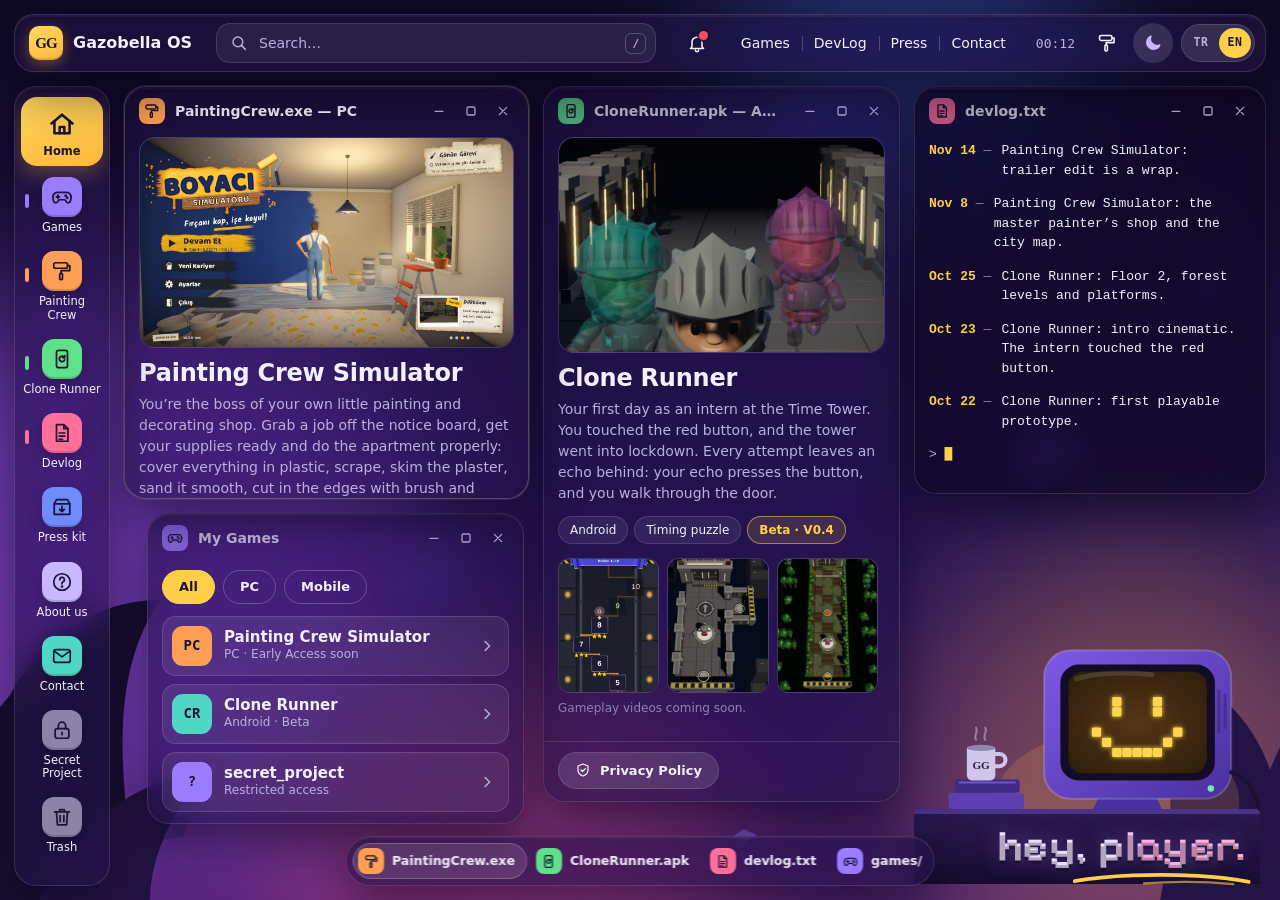
==== commit d5de2af7: "İngilizce dil desteği eklendi Tarayıcı diline göre otomatik Türkçe/İngilizce, üst çubukta TR/EN düğm" ====
--- a/index.html
+++ b/index.html
@@ -7,11 +7,15 @@
 <link rel="icon" href="data:image/svg+xml,%3Csvg xmlns=%27http://www.w3.org/2000/svg%27 viewBox=%270 0 64 64%27%3E%3Crect x=%274%27 y=%274%27 width=%2756%27 height=%2756%27 rx=%2712%27 fill=%27%23ffcf4a%27 stroke=%27%2316131f%27 stroke-width=%275%27/%3E%3Ctext x=%2732%27 y=%2741%27 font-family=%27Georgia,serif%27 font-weight=%27bold%27 font-size=%2726%27 text-anchor=%27middle%27 fill=%27%2316131f%27%3EGG%3C/text%3E%3C/svg%3E">
 <meta name="description" content="Gazobella Games: PC ve mobil için tuhaf fikirli oyunlar geliştiren bağımsız stüdyo. Painting Crew Simulator (PC, Steam Erken Erişim yakında) ve Clone Runner (Android).">
 <meta name="theme-color" content="#1a1036">
+<link rel="alternate" hreflang="tr" href="https://gazida.github.io/gazobellagames/?lang=tr">
+<link rel="alternate" hreflang="en" href="https://gazida.github.io/gazobellagames/?lang=en">
+<link rel="alternate" hreflang="x-default" href="https://gazida.github.io/gazobellagames/">
 <script>try{if(localStorage.getItem('gz-theme')==='day')document.documentElement.dataset.theme='day'}catch(e){}</script>
+<script>(function(){var d=document.documentElement,l=null,s=null;try{var m=/[?&]lang=(en|tr)\b/i.exec(location.search);if(m)l=m[1].toLowerCase()}catch(e){}if(!l){try{s=localStorage.getItem('gz-lang')}catch(e){}if(s==='en'||s==='tr')l=s}if(!l){var n=navigator.languages&&navigator.languages.length?navigator.languages:[navigator.language||''];l='en';for(var i=0;i<n.length;i++)if(/^tr\b/i.test(n[i]||'')){l='tr';break}}d.lang=l;if(l!=='tr')d.className+=' l10n-wait'})()</script>
 <link rel="preconnect" href="https://fonts.googleapis.com">
 <link rel="preconnect" href="https://fonts.gstatic.com" crossorigin>
 <link rel="stylesheet" href="https://fonts.googleapis.com/css2?family=Pixelify+Sans:wght@500;700&amp;display=swap">
-<link rel="stylesheet" href="os.css">
+<link rel="stylesheet" href="os.css?v=3">
 </head>
 <body>
 
@@ -38,12 +42,13 @@
 <symbol id="i-chev" viewBox="0 0 24 24"><path d="m9.5 6 6 6-6 6"/></symbol>
 <symbol id="i-back" viewBox="0 0 24 24"><path d="m14.5 6-6 6 6 6"/></symbol>
 <symbol id="i-clock" viewBox="0 0 24 24"><circle cx="12" cy="12" r="8.5"/><path d="M12 7.5V12l3 2"/></symbol>
+<symbol id="i-globe" viewBox="0 0 24 24"><circle cx="12" cy="12" r="8.5"/><path d="M3.5 12h17M12 3.5c2.6 2.4 3.8 5.2 3.8 8.5s-1.2 6.1-3.8 8.5c-2.6-2.4-3.8-5.2-3.8-8.5S9.4 5.9 12 3.5Z"/></symbol>
 <symbol id="i-shield" viewBox="0 0 24 24"><path d="M12 3 4.5 6v5.5c0 4.6 3.2 8 7.5 9.5 4.3-1.5 7.5-4.9 7.5-9.5V6Z"/><path d="m9 12 2.2 2.2L15.5 10"/></symbol>
 <symbol id="i-cube" viewBox="0 0 100 100"><path d="M50 4 92 27 50 50 8 27Z" fill="var(--cube-top)"/><path d="M8 27 50 50v46L8 73Z" fill="var(--cube-left)"/><path d="M92 27 50 50v46l42-23Z" fill="var(--cube-right)"/></symbol>
 </defs>
 </svg>
 
-<div id="boot" aria-hidden="true"><div><b><span class="gg">GG</span> Gazobella OS</b><span id="boot-line">Çekirdek yükleniyor…</span><i><em id="boot-bar"></em></i><small>Geçmek için tıkla</small></div></div>
+<div id="boot" aria-hidden="true"><div><b><span class="gg">GG</span> Gazobella OS</b><span id="boot-line" data-i18n="boot.0">Çekirdek yükleniyor…</span><i><em id="boot-bar"></em></i><small data-i18n="boot.skip">Geçmek için tıkla</small></div></div>
 
 <h1 class="sr">Gazobella Games</h1>
 
@@ -68,53 +73,54 @@
 
 <!-- Üst çubuk -->
 <header class="bar">
-  <button class="brand" type="button" data-open="w-about" aria-label="Gazobella OS hakkında"><span class="gg">GG</span><span class="brand-name">Gazobella OS</span></button>
+  <button class="brand" type="button" data-open="w-about" aria-label="Gazobella OS hakkında" data-i18n-attr="aria-label:brand"><span class="gg">GG</span><span class="brand-name">Gazobella OS</span></button>
   <div class="search" role="search">
     <svg class="ico" aria-hidden="true"><use href="#i-search"/></svg>
-    <input id="q" type="search" placeholder="Ara…" autocomplete="off" spellcheck="false" role="combobox" aria-label="Pencere ve oyun ara" aria-autocomplete="list" aria-expanded="false" aria-controls="q-list">
+    <input id="q" type="search" placeholder="Ara…" autocomplete="off" spellcheck="false" role="combobox" aria-label="Pencere ve oyun ara" aria-autocomplete="list" aria-expanded="false" aria-controls="q-list" data-i18n-attr="placeholder:q.ph,aria-label:q.label">
     <kbd aria-hidden="true">/</kbd>
-    <ul id="q-list" class="pop q-list" role="listbox" aria-label="Arama sonuçları" hidden></ul>
+    <ul id="q-list" class="pop q-list" role="listbox" aria-label="Arama sonuçları" data-i18n-attr="aria-label:q.results" hidden></ul>
   </div>
   <div class="bar-right">
     <div class="pop-wrap">
-      <button id="bell" class="icon-btn" type="button" aria-label="Bildirimler" aria-expanded="false" aria-controls="notes"><svg class="ico" aria-hidden="true"><use href="#i-bell"/></svg><span class="dot" hidden></span></button>
+      <button id="bell" class="icon-btn" type="button" aria-label="Bildirimler" data-i18n-attr="aria-label:bell" aria-expanded="false" aria-controls="notes"><svg class="ico" aria-hidden="true"><use href="#i-bell"/></svg><span class="dot" hidden></span></button>
       <div id="notes" class="pop notes" hidden>
-        <p class="pop-h">Son haberler</p>
+        <p class="pop-h" data-i18n="bell.h">Son haberler</p>
         <ul id="notes-list"></ul>
-        <button type="button" class="pop-more" data-open="w-devlog">Tüm devlog <svg class="ico" aria-hidden="true"><use href="#i-chev"/></svg></button>
+        <button type="button" class="pop-more" data-open="w-devlog"><span data-i18n="bell.more">Tüm devlog</span> <svg class="ico" aria-hidden="true"><use href="#i-chev"/></svg></button>
       </div>
     </div>
-    <nav class="links" aria-label="Ana menü"><button type="button" data-open="w-games">Oyunlar</button><button type="button" data-open="w-devlog">DevLog</button><button type="button" data-open="w-press">Basın</button><button type="button" data-open="w-contact">İletişim</button></nav>
+    <nav class="links" aria-label="Ana menü" data-i18n-attr="aria-label:nav"><button type="button" data-open="w-games" data-i18n="nav.games">Oyunlar</button><button type="button" data-open="w-devlog">DevLog</button><button type="button" data-open="w-press" data-i18n="nav.press">Basın</button><button type="button" data-open="w-contact" data-i18n="nav.contact">İletişim</button></nav>
     <span id="clock" aria-hidden="true">--:--</span>
-    <button id="roller" class="icon-btn" type="button" aria-label="Masaüstünü boya" aria-pressed="false" title="Masaüstünü boya"><svg class="ico" aria-hidden="true"><use href="#i-roller"/></svg></button>
-    <button id="theme" class="icon-btn moon" type="button" aria-label="Gündüz temasına geç" title="Tema"><svg class="ico i-moon" aria-hidden="true"><use href="#i-moon"/></svg><svg class="ico i-sun" aria-hidden="true"><use href="#i-sun"/></svg></button>
+    <button id="roller" class="icon-btn" type="button" aria-label="Masaüstünü boya" aria-pressed="false" title="Masaüstünü boya" data-i18n-attr="aria-label:roller,title:roller"><svg class="ico" aria-hidden="true"><use href="#i-roller"/></svg></button>
+    <button id="theme" class="icon-btn moon" type="button" aria-label="Gündüz temasına geç" title="Tema" data-i18n-attr="title:theme"><svg class="ico i-moon" aria-hidden="true"><use href="#i-moon"/></svg><svg class="ico i-sun" aria-hidden="true"><use href="#i-sun"/></svg></button>
+    <div class="lang" role="group" aria-label="Dil / Language"><button type="button" data-lang="tr" lang="tr" aria-label="Türkçe" aria-pressed="true">TR</button><button type="button" data-lang="en" lang="en" aria-label="English" aria-pressed="false">EN</button></div>
   </div>
 </header>
 
 <!-- Boya araç çubuğu (easter egg) -->
-<div id="paintbar" class="paintbar" role="toolbar" aria-label="Boya araçları" hidden>
-  <span class="pb-t">Rulo modu</span>
-  <button type="button" class="sw on" style="--c:#ffcf4a" data-c="#ffcf4a" aria-label="Sarı" aria-pressed="true"></button>
-  <button type="button" class="sw" style="--c:#4fd6c4" data-c="#4fd6c4" aria-label="Turkuaz" aria-pressed="false"></button>
-  <button type="button" class="sw" style="--c:#ff6f9a" data-c="#ff6f9a" aria-label="Pembe" aria-pressed="false"></button>
-  <button type="button" class="sw" style="--c:#ff9f55" data-c="#ff9f55" aria-label="Turuncu" aria-pressed="false"></button>
-  <button type="button" class="sw" style="--c:#2f5fd0" data-c="#2f5fd0" aria-label="Lacivert" aria-pressed="false"></button>
-  <button type="button" id="pb-clear" class="pb-btn">Temizle</button>
-  <button type="button" id="pb-done" class="pb-btn on">Bitti</button>
+<div id="paintbar" class="paintbar" role="toolbar" aria-label="Boya araçları" data-i18n-attr="aria-label:pb" hidden>
+  <span class="pb-t" data-i18n="pb.t">Rulo modu</span>
+  <button type="button" class="sw on" style="--c:#ffcf4a" data-c="#ffcf4a" aria-label="Sarı" data-i18n-attr="aria-label:c.yellow" aria-pressed="true"></button>
+  <button type="button" class="sw" style="--c:#4fd6c4" data-c="#4fd6c4" aria-label="Turkuaz" data-i18n-attr="aria-label:c.teal" aria-pressed="false"></button>
+  <button type="button" class="sw" style="--c:#ff6f9a" data-c="#ff6f9a" aria-label="Pembe" data-i18n-attr="aria-label:c.pink" aria-pressed="false"></button>
+  <button type="button" class="sw" style="--c:#ff9f55" data-c="#ff9f55" aria-label="Turuncu" data-i18n-attr="aria-label:c.orange" aria-pressed="false"></button>
+  <button type="button" class="sw" style="--c:#2f5fd0" data-c="#2f5fd0" aria-label="Lacivert" data-i18n-attr="aria-label:c.navy" aria-pressed="false"></button>
+  <button type="button" id="pb-clear" class="pb-btn" data-i18n="pb.clear">Temizle</button>
+  <button type="button" id="pb-done" class="pb-btn on" data-i18n="pb.done">Bitti</button>
 </div>
 
 <!-- Sol dock -->
-<nav class="side" id="side" aria-label="Uygulamalar">
-  <button type="button" class="ic home" data-home aria-current="page"><i><svg aria-hidden="true"><use href="#i-home"/></svg></i><span>Ana Sayfa</span></button>
-  <button type="button" class="ic" data-open="w-games" style="--c:var(--violet)"><i><svg aria-hidden="true"><use href="#i-game"/></svg></i><span>Oyunlar</span></button>
+<nav class="side" id="side" aria-label="Uygulamalar" data-i18n-attr="aria-label:side">
+  <button type="button" class="ic home" data-home aria-current="page"><i><svg aria-hidden="true"><use href="#i-home"/></svg></i><span data-i18n="side.home">Ana Sayfa</span></button>
+  <button type="button" class="ic" data-open="w-games" style="--c:var(--violet)"><i><svg aria-hidden="true"><use href="#i-game"/></svg></i><span data-i18n="nav.games">Oyunlar</span></button>
   <button type="button" class="ic" data-open="w-paint" style="--c:var(--orange)"><i><svg aria-hidden="true"><use href="#i-roller"/></svg></i><span>Painting Crew</span></button>
   <button type="button" class="ic" data-open="w-clone" style="--c:var(--green)"><i><svg aria-hidden="true"><use href="#i-loop"/></svg></i><span>Clone Runner</span></button>
   <button type="button" class="ic" data-open="w-devlog" style="--c:var(--pink)"><i><svg aria-hidden="true"><use href="#i-doc"/></svg></i><span>Devlog</span></button>
-  <button type="button" class="ic" data-open="w-press" style="--c:var(--blue)"><i><svg aria-hidden="true"><use href="#i-press"/></svg></i><span>Basın kiti</span></button>
-  <button type="button" class="ic" data-open="w-about" style="--c:var(--lilac)"><i><svg aria-hidden="true"><use href="#i-info"/></svg></i><span>Hakkımızda</span></button>
-  <button type="button" class="ic" data-open="w-contact" style="--c:var(--teal)"><i><svg aria-hidden="true"><use href="#i-mail"/></svg></i><span>İletişim</span></button>
-  <button type="button" class="ic" data-open="w-locked" style="--c:var(--slate)"><i><svg aria-hidden="true"><use href="#i-lock"/></svg></i><span>Gizli Proje</span></button>
-  <button type="button" class="ic" data-open="w-trash" style="--c:var(--slate)"><i><svg aria-hidden="true"><use href="#i-trash"/></svg></i><span>Çöp kutusu</span></button>
+  <button type="button" class="ic" data-open="w-press" style="--c:var(--blue)"><i><svg aria-hidden="true"><use href="#i-press"/></svg></i><span data-i18n="side.press">Basın kiti</span></button>
+  <button type="button" class="ic" data-open="w-about" style="--c:var(--lilac)"><i><svg aria-hidden="true"><use href="#i-info"/></svg></i><span data-i18n="side.about">Hakkımızda</span></button>
+  <button type="button" class="ic" data-open="w-contact" style="--c:var(--teal)"><i><svg aria-hidden="true"><use href="#i-mail"/></svg></i><span data-i18n="nav.contact">İletişim</span></button>
+  <button type="button" class="ic" data-open="w-locked" style="--c:var(--slate)"><i><svg aria-hidden="true"><use href="#i-lock"/></svg></i><span data-i18n="side.locked">Gizli Proje</span></button>
+  <button type="button" class="ic" data-open="w-trash" style="--c:var(--slate)"><i><svg aria-hidden="true"><use href="#i-trash"/></svg></i><span data-i18n="trash">Çöp kutusu</span></button>
 </nav>
 
 <main class="desk" id="desk">
@@ -123,17 +129,17 @@
 <section class="win" id="w-paint" aria-label="Painting Crew Simulator" data-task="PaintingCrew.exe" data-ic="i-roller" style="--c:var(--orange)" data-keys="painting crew simulator boya badana boyaci pc steam simulasyon oyun">
 <div class="tb"><span class="tt"><i class="wic"><svg aria-hidden="true"><use href="#i-roller"/></svg></i><span>PaintingCrew.exe — PC</span></span><span class="ctl"><button type="button" data-min aria-label="Küçült"><svg aria-hidden="true"><use href="#i-min"/></svg></button><button type="button" data-max aria-label="Büyüt"><svg aria-hidden="true"><use href="#i-max"/></svg></button><button type="button" data-close aria-label="Kapat"><svg aria-hidden="true"><use href="#i-x"/></svg></button></span></div>
 <div class="bd">
-<a class="hero" href="img/pcs/hero.jpg" data-lb><img src="img/pcs/hero.jpg" width="1280" height="720" alt="Oyunun ana menüsü: duvarı boyayan boyacı ve menü seçenekleri"></a>
+<a class="hero" href="img/pcs/hero.jpg" data-lb><img src="img/pcs/hero.jpg" width="1280" height="720" alt="Oyunun ana menüsü: duvarı boyayan boyacı ve menü seçenekleri" data-i18n-attr="alt:pcs.hero"></a>
 <h2>Painting Crew Simulator</h2>
-<p>Kendi küçük boya badana dükkânının patronusun. İlan panosundan işi kap, malzemeyi hazırla ve daireyi usulünce yap: naylonla ört, kazı, alçıyı çek, zımparala, fırça ve bantla kenarları kes, ruloyla iki kat at. Temiz iş, dolgun yevmiye; kazandıkça daha iyi aletler, renk makinesinde özel karışımlar ve daha büyük işler seni bekliyor.</p>
-<p class="tags"><span>PC</span><span>Simülasyon</span><span>Birinci şahıs</span><span>Unity 6</span><span class="st">Steam Erken Erişim · yakında</span></p>
-<button type="button" class="cta" disabled><svg class="ico" aria-hidden="true"><use href="#i-clock"/></svg>Steam sayfası yakında</button>
+<p data-i18n="pcs.desc">Kendi küçük boya badana dükkânının patronusun. İlan panosundan işi kap, malzemeyi hazırla ve daireyi usulünce yap: naylonla ört, kazı, alçıyı çek, zımparala, fırça ve bantla kenarları kes, ruloyla iki kat at. Temiz iş, dolgun yevmiye; kazandıkça daha iyi aletler, renk makinesinde özel karışımlar ve daha büyük işler seni bekliyor.</p>
+<p class="tags"><span>PC</span><span data-i18n="tag.sim">Simülasyon</span><span data-i18n="tag.fps">Birinci şahıs</span><span>Unity 6</span><span class="st" data-i18n="tag.ea">Steam Erken Erişim · yakında</span></p>
+<button type="button" class="cta" disabled><svg class="ico" aria-hidden="true"><use href="#i-clock"/></svg><span data-i18n="pcs.cta">Steam sayfası yakında</span></button>
 <div class="gal wide">
-<a href="img/pcs/shot1.jpg" data-lb><img loading="lazy" src="img/pcs/shot1.jpg" width="1280" height="720" alt="Duvardaki pembe sıva yamasını perdahlarken toz parçacıkları"></a>
-<a href="img/pcs/shot2.jpg" data-lb><img loading="lazy" src="img/pcs/shot2.jpg" width="1280" height="720" alt="Boyanmış turkuaz duvarlı oturma odası, merdiven ve boya kovaları"></a>
-<a href="img/pcs/shot3.jpg" data-lb><img loading="lazy" src="img/pcs/shot3.jpg" width="1280" height="720" alt="Boya dükkânının tezgâhı: renk kartelaları, çay bardakları ve tezgâhtar usta"></a>
-<a href="img/pcs/shot4.jpg" data-lb><img loading="lazy" src="img/pcs/shot4.jpg" width="1280" height="720" alt="Mahmut Usta Boya dükkânının sokaktan gündüz görünümü"></a>
-<a href="img/pcs/shot5.jpg" data-lb><img loading="lazy" src="img/pcs/shot5.jpg" width="1280" height="720" alt="Köhne bir odanın duvarını boya rulosuyla turuncuya boyarken oyun içi görüntü"></a>
+<a href="img/pcs/shot1.jpg" data-lb><img loading="lazy" src="img/pcs/shot1.jpg" width="1280" height="720" alt="Duvardaki pembe sıva yamasını perdahlarken toz parçacıkları" data-i18n-attr="alt:pcs.s1"></a>
+<a href="img/pcs/shot2.jpg" data-lb><img loading="lazy" src="img/pcs/shot2.jpg" width="1280" height="720" alt="Boyanmış turkuaz duvarlı oturma odası, merdiven ve boya kovaları" data-i18n-attr="alt:pcs.s2"></a>
+<a href="img/pcs/shot3.jpg" data-lb><img loading="lazy" src="img/pcs/shot3.jpg" width="1280" height="720" alt="Boya dükkânının tezgâhı: renk kartelaları, çay bardakları ve tezgâhtar usta" data-i18n-attr="alt:pcs.s3"></a>
+<a href="img/pcs/shot4.jpg" data-lb><img loading="lazy" src="img/pcs/shot4.jpg" width="1280" height="720" alt="Mahmut Usta Boya dükkânının sokaktan gündüz görünümü" data-i18n-attr="alt:pcs.s4"></a>
+<a href="img/pcs/shot5.jpg" data-lb><img loading="lazy" src="img/pcs/shot5.jpg" width="1280" height="720" alt="Köhne bir odanın duvarını boya rulosuyla turuncuya boyarken oyun içi görüntü" data-i18n-attr="alt:pcs.s5"></a>
 </div>
 </div></section>
 
@@ -141,98 +147,98 @@
 <section class="win" id="w-clone" aria-label="Clone Runner" data-task="CloneRunner.apk" data-ic="i-loop" style="--c:var(--green)" data-keys="clone runner klon android mobil zaman kule bulmaca oyun">
 <div class="tb"><span class="tt"><i class="wic"><svg aria-hidden="true"><use href="#i-loop"/></svg></i><span>CloneRunner.apk — Android</span></span><span class="ctl"><button type="button" data-min aria-label="Küçült"><svg aria-hidden="true"><use href="#i-min"/></svg></button><button type="button" data-max aria-label="Büyüt"><svg aria-hidden="true"><use href="#i-max"/></svg></button><button type="button" data-close aria-label="Kapat"><svg aria-hidden="true"><use href="#i-x"/></svg></button></span></div>
 <div class="bd">
-<a class="hero shot" href="img/menu_giris.png" data-lb><img src="img/menu_giris.png" width="1440" height="3088" alt="Clone Runner ana menüsü"></a>
+<a class="hero shot" href="img/menu_giris.png" data-lb><img src="img/menu_giris.png" width="1440" height="3088" alt="Clone Runner ana menüsü" data-i18n-attr="alt:cr.hero"></a>
 <h2>Clone Runner</h2>
-<p>Zaman Kulesi'nde stajyerin ilk günü. Kırmızı düğmeye dokundun, kule kilitlendi. Her denemen geride bir yankı bırakır: yankın butona basar, kapıdan sen geçersin.</p>
-<p class="tags"><span>Android</span><span>Zamanlama bulmacası</span><span class="st">Beta · V0.4</span></p>
+<p data-i18n="cr.desc">Zaman Kulesi'nde stajyerin ilk günü. Kırmızı düğmeye dokundun, kule kilitlendi. Her denemen geride bir yankı bırakır: yankın butona basar, kapıdan sen geçersin.</p>
+<p class="tags"><span>Android</span><span data-i18n="tag.timing">Zamanlama bulmacası</span><span class="st">Beta · V0.4</span></p>
 <div class="gal">
-<a href="img/menu_harita.png" data-lb><img loading="lazy" src="img/menu_harita.png" width="1440" height="3088" alt="Kule haritası"></a>
-<a href="img/preview_level4_timeloop.png" data-lb><img loading="lazy" src="img/preview_level4_timeloop.png" width="540" height="960" alt="Laboratuvar bölümü"></a>
-<a href="img/preview_forest_kit_level10.png" data-lb><img loading="lazy" src="img/preview_forest_kit_level10.png" width="540" height="960" alt="Orman katı"></a>
-<a href="img/l21_game.png" data-lb><img loading="lazy" src="img/l21_game.png" width="540" height="960" alt="Mağara katı"></a>
-<a href="img/menu_uzay.png" data-lb><img loading="lazy" src="img/menu_uzay.png" width="1440" height="3088" alt="Uzay katı haritası"></a>
-<a href="img/flow_level_complete.png" data-lb><img loading="lazy" src="img/flow_level_complete.png" width="1440" height="3088" alt="Bölüm tamamlandı ekranı"></a>
-</div>
-<p class="note">Oynanış videoları yakında.</p>
-</div>
-<div class="ft"><a class="btn" href="privacy-policy.html" target="_blank" rel="noopener"><svg class="ico" aria-hidden="true"><use href="#i-shield"/></svg>Gizlilik Politikası</a></div>
+<a href="img/menu_harita.png" data-lb><img loading="lazy" src="img/menu_harita.png" width="1440" height="3088" alt="Kule haritası" data-i18n-attr="alt:cr.s1"></a>
+<a href="img/preview_level4_timeloop.png" data-lb><img loading="lazy" src="img/preview_level4_timeloop.png" width="540" height="960" alt="Laboratuvar bölümü" data-i18n-attr="alt:cr.s2"></a>
+<a href="img/preview_forest_kit_level10.png" data-lb><img loading="lazy" src="img/preview_forest_kit_level10.png" width="540" height="960" alt="Orman katı" data-i18n-attr="alt:cr.s3"></a>
+<a href="img/l21_game.png" data-lb><img loading="lazy" src="img/l21_game.png" width="540" height="960" alt="Mağara katı" data-i18n-attr="alt:cr.s4"></a>
+<a href="img/menu_uzay.png" data-lb><img loading="lazy" src="img/menu_uzay.png" width="1440" height="3088" alt="Uzay katı haritası" data-i18n-attr="alt:cr.s5"></a>
+<a href="img/flow_level_complete.png" data-lb><img loading="lazy" src="img/flow_level_complete.png" width="1440" height="3088" alt="Bölüm tamamlandı ekranı" data-i18n-attr="alt:cr.s6"></a>
+</div>
+<p class="note" data-i18n="cr.videos">Oynanış videoları yakında.</p>
+</div>
+<div class="ft"><a class="btn" href="privacy-policy.html" target="_blank" rel="noopener" data-i18n-attr="href:cr.privacyHref"><svg class="ico" aria-hidden="true"><use href="#i-shield"/></svg><span data-i18n="cr.privacy">Gizlilik Politikası</span></a></div>
 </section>
 
 <!-- Devlog -->
 <section class="win term" id="w-devlog" aria-label="Devlog" data-task="devlog.txt" data-ic="i-doc" style="--c:var(--pink)" data-keys="devlog gunluk haberler guncelleme notlar">
 <div class="tb"><span class="tt"><i class="wic"><svg aria-hidden="true"><use href="#i-doc"/></svg></i><span>devlog.txt</span></span><span class="ctl"><button type="button" data-min aria-label="Küçült"><svg aria-hidden="true"><use href="#i-min"/></svg></button><button type="button" data-max aria-label="Büyüt"><svg aria-hidden="true"><use href="#i-max"/></svg></button><button type="button" data-close aria-label="Kapat"><svg aria-hidden="true"><use href="#i-x"/></svg></button></span></div>
 <div class="bd mono log">
-<p data-d="14.11"><b>14.11</b><span>Painting Crew Simulator: fragman kurgusu tamamlandı.</span></p>
-<p data-d="08.11"><b>08.11</b><span>Painting Crew Simulator: usta dükkânı ve şehir haritası.</span></p>
-<p data-d="25.10"><b>25.10</b><span>Clone Runner: Kat 2, orman bölümleri ve platformlar.</span></p>
-<p data-d="23.10"><b>23.10</b><span>Clone Runner: giriş sinematiği. Stajyer kırmızı düğmeye dokundu.</span></p>
-<p data-d="22.10"><b>22.10</b><span>Clone Runner: ilk oynanabilir prototip.</span></p>
+<p data-d="14.11"><b data-i18n="log.d1">14.11</b><span data-i18n="log.1">Painting Crew Simulator: fragman kurgusu tamamlandı.</span></p>
+<p data-d="08.11"><b data-i18n="log.d2">08.11</b><span data-i18n="log.2">Painting Crew Simulator: usta dükkânı ve şehir haritası.</span></p>
+<p data-d="25.10"><b data-i18n="log.d3">25.10</b><span data-i18n="log.3">Clone Runner: Kat 2, orman bölümleri ve platformlar.</span></p>
+<p data-d="23.10"><b data-i18n="log.d4">23.10</b><span data-i18n="log.4">Clone Runner: giriş sinematiği. Stajyer kırmızı düğmeye dokundu.</span></p>
+<p data-d="22.10"><b data-i18n="log.d5">22.10</b><span data-i18n="log.5">Clone Runner: ilk oynanabilir prototip.</span></p>
 <p class="prompt">&gt; <span class="cur">█</span></p>
 </div></section>
 
 <!-- Oyunlar klasörü -->
-<section class="win" id="w-games" aria-label="Oyunlarım" data-task="oyunlar/" data-ic="i-game" style="--c:var(--violet)" data-keys="oyunlar oyunlarim liste pc mobil klasor">
-<div class="tb"><span class="tt"><i class="wic"><svg aria-hidden="true"><use href="#i-game"/></svg></i><span>Oyunlarım</span></span><span class="ctl"><button type="button" data-min aria-label="Küçült"><svg aria-hidden="true"><use href="#i-min"/></svg></button><button type="button" data-max aria-label="Büyüt"><svg aria-hidden="true"><use href="#i-max"/></svg></button><button type="button" data-close aria-label="Kapat"><svg aria-hidden="true"><use href="#i-x"/></svg></button></span></div>
-<div class="bd">
-<div class="filters" role="group" aria-label="Platform filtresi"><button type="button" class="on" aria-pressed="true" data-f="all">Tümü</button><button type="button" aria-pressed="false" data-f="pc">PC</button><button type="button" aria-pressed="false" data-f="mobile">Mobil</button></div>
+<section class="win" id="w-games" aria-label="Oyunlarım" data-task="oyunlar/" data-ic="i-game" style="--c:var(--violet)" data-keys="oyunlar oyunlarim liste pc mobil klasor" data-i18n-attr="aria-label:games.t,data-task:games.task">
+<div class="tb"><span class="tt"><i class="wic"><svg aria-hidden="true"><use href="#i-game"/></svg></i><span data-i18n="games.t">Oyunlarım</span></span><span class="ctl"><button type="button" data-min aria-label="Küçült"><svg aria-hidden="true"><use href="#i-min"/></svg></button><button type="button" data-max aria-label="Büyüt"><svg aria-hidden="true"><use href="#i-max"/></svg></button><button type="button" data-close aria-label="Kapat"><svg aria-hidden="true"><use href="#i-x"/></svg></button></span></div>
+<div class="bd">
+<div class="filters" role="group" aria-label="Platform filtresi" data-i18n-attr="aria-label:games.filter"><button type="button" class="on" aria-pressed="true" data-f="all" data-i18n="games.all">Tümü</button><button type="button" aria-pressed="false" data-f="pc">PC</button><button type="button" aria-pressed="false" data-f="mobile" data-i18n="games.mobile">Mobil</button></div>
 <ul class="list">
-<li data-p="pc"><button type="button" data-open="w-paint"><i style="--c:var(--orange)">PC</i><span><b>Painting Crew Simulator</b><small>PC · Erken Erişim yakında</small></span><svg class="chev" aria-hidden="true"><use href="#i-chev"/></svg></button></li>
+<li data-p="pc"><button type="button" data-open="w-paint"><i style="--c:var(--orange)">PC</i><span><b>Painting Crew Simulator</b><small data-i18n="games.pcs">PC · Erken Erişim yakında</small></span><svg class="chev" aria-hidden="true"><use href="#i-chev"/></svg></button></li>
 <li data-p="mobile"><button type="button" data-open="w-clone"><i style="--c:var(--teal)">CR</i><span><b>Clone Runner</b><small>Android · Beta</small></span><svg class="chev" aria-hidden="true"><use href="#i-chev"/></svg></button></li>
-<li data-p="pc"><button type="button" data-open="w-locked"><i style="--c:var(--violet)">?</i><span><b>gizli_proje</b><small>Erişim kısıtlı</small></span><svg class="chev" aria-hidden="true"><use href="#i-chev"/></svg></button></li>
+<li data-p="pc"><button type="button" data-open="w-locked"><i style="--c:var(--violet)">?</i><span><b data-i18n="games.secret">gizli_proje</b><small data-i18n="games.restricted">Erişim kısıtlı</small></span><svg class="chev" aria-hidden="true"><use href="#i-chev"/></svg></button></li>
 </ul>
 </div></section>
 
 <!-- Basın kiti -->
-<section class="win" id="w-press" hidden aria-label="Basın kiti" data-task="basin_kiti.zip" data-ic="i-press" style="--c:var(--blue)" data-keys="basin kiti press kit logo ekran goruntusu bilgi">
-<div class="tb"><span class="tt"><i class="wic"><svg aria-hidden="true"><use href="#i-press"/></svg></i><span>basin_kiti.zip</span></span><span class="ctl"><button type="button" data-min aria-label="Küçült"><svg aria-hidden="true"><use href="#i-min"/></svg></button><button type="button" data-max aria-label="Büyüt"><svg aria-hidden="true"><use href="#i-max"/></svg></button><button type="button" data-close aria-label="Kapat"><svg aria-hidden="true"><use href="#i-x"/></svg></button></span></div>
-<div class="bd">
-<p>İçindekiler:</p>
-<ul class="files"><li>logo/ <small>SVG, PNG</small></li><li>ekran_goruntuleri/ <small>her oyun için</small></li><li>bilgi_foyu.pdf</li><li>fragmanlar/</li></ul>
-<button type="button" class="cta small" disabled>İndir (hazırlanıyor)</button>
-<p class="note">Şimdilik basın talepleri için e-posta atın.</p>
+<section class="win" id="w-press" hidden aria-label="Basın kiti" data-task="basin_kiti.zip" data-ic="i-press" style="--c:var(--blue)" data-keys="basin kiti press kit logo ekran goruntusu bilgi" data-i18n-attr="aria-label:side.press,data-task:press.task">
+<div class="tb"><span class="tt"><i class="wic"><svg aria-hidden="true"><use href="#i-press"/></svg></i><span data-i18n="press.task">basin_kiti.zip</span></span><span class="ctl"><button type="button" data-min aria-label="Küçült"><svg aria-hidden="true"><use href="#i-min"/></svg></button><button type="button" data-max aria-label="Büyüt"><svg aria-hidden="true"><use href="#i-max"/></svg></button><button type="button" data-close aria-label="Kapat"><svg aria-hidden="true"><use href="#i-x"/></svg></button></span></div>
+<div class="bd">
+<p data-i18n="press.contents">İçindekiler:</p>
+<ul class="files"><li>logo/ <small>SVG, PNG</small></li><li data-i18n-html="press.shots">ekran_goruntuleri/ <small>her oyun için</small></li><li data-i18n="press.sheet">bilgi_foyu.pdf</li><li data-i18n="press.trailers">fragmanlar/</li></ul>
+<button type="button" class="cta small" disabled data-i18n="press.dl">İndir (hazırlanıyor)</button>
+<p class="note" data-i18n="press.note">Şimdilik basın talepleri için e-posta atın.</p>
 </div></section>
 
 <!-- Hakkımızda -->
-<section class="win" id="w-about" hidden aria-label="Hakkımızda" data-task="hakkimizda.txt" data-ic="i-info" style="--c:var(--lilac)" data-keys="hakkimizda studyo gazobella games unity blender">
-<div class="tb"><span class="tt"><i class="wic"><svg aria-hidden="true"><use href="#i-info"/></svg></i><span>hakkimizda.txt</span></span><span class="ctl"><button type="button" data-min aria-label="Küçült"><svg aria-hidden="true"><use href="#i-min"/></svg></button><button type="button" data-max aria-label="Büyüt"><svg aria-hidden="true"><use href="#i-max"/></svg></button><button type="button" data-close aria-label="Kapat"><svg aria-hidden="true"><use href="#i-x"/></svg></button></span></div>
+<section class="win" id="w-about" hidden aria-label="Hakkımızda" data-task="hakkimizda.txt" data-ic="i-info" style="--c:var(--lilac)" data-keys="hakkimizda studyo gazobella games unity blender" data-i18n-attr="aria-label:about.label,data-task:about.task">
+<div class="tb"><span class="tt"><i class="wic"><svg aria-hidden="true"><use href="#i-info"/></svg></i><span data-i18n="about.task">hakkimizda.txt</span></span><span class="ctl"><button type="button" data-min aria-label="Küçült"><svg aria-hidden="true"><use href="#i-min"/></svg></button><button type="button" data-max aria-label="Büyüt"><svg aria-hidden="true"><use href="#i-max"/></svg></button><button type="button" data-close aria-label="Kapat"><svg aria-hidden="true"><use href="#i-x"/></svg></button></span></div>
 <div class="bd">
 <h2>Gazobella Games</h2>
-<p>Gazobella Games, PC ve mobil için oyunlar geliştiren bağımsız bir stüdyo. Oyunlar Unity ile geliştiriliyor, modeller Blender'da hazırlanıyor.</p>
-<p>Sevdiğimiz şey: tek cümleyle anlatılabilen, ama oynadıkça tuhaflaşan fikirler.</p>
+<p data-i18n="about.1">Gazobella Games, PC ve mobil için oyunlar geliştiren bağımsız bir stüdyo. Oyunlar Unity ile geliştiriliyor, modeller Blender'da hazırlanıyor.</p>
+<p data-i18n="about.2">Sevdiğimiz şey: tek cümleyle anlatılabilen, ama oynadıkça tuhaflaşan fikirler.</p>
 </div></section>
 
 <!-- İletişim -->
-<section class="win" id="w-contact" hidden aria-label="İletişim" data-task="iletisim.mail" data-ic="i-mail" style="--c:var(--teal)" data-keys="iletisim e-posta mail iletisim basin is birligi geri bildirim">
-<div class="tb"><span class="tt"><i class="wic"><svg aria-hidden="true"><use href="#i-mail"/></svg></i><span>iletisim.mail</span></span><span class="ctl"><button type="button" data-min aria-label="Küçült"><svg aria-hidden="true"><use href="#i-min"/></svg></button><button type="button" data-max aria-label="Büyüt"><svg aria-hidden="true"><use href="#i-max"/></svg></button><button type="button" data-close aria-label="Kapat"><svg aria-hidden="true"><use href="#i-x"/></svg></button></span></div>
-<div class="bd">
-<p class="mono mailhead">Kime: Gazobella Games<br>Konu: Merhaba!</p>
-<p>Geri bildirim, iş birliği ya da basın için yazın.</p>
-<a class="cta small" href="mailto:fourmalgames4@gmail.com"><svg class="ico" aria-hidden="true"><use href="#i-mail"/></svg>E-posta gönder</a>
+<section class="win" id="w-contact" hidden aria-label="İletişim" data-task="iletisim.mail" data-ic="i-mail" style="--c:var(--teal)" data-keys="iletisim e-posta mail iletisim basin is birligi geri bildirim" data-i18n-attr="aria-label:nav.contact,data-task:contact.task">
+<div class="tb"><span class="tt"><i class="wic"><svg aria-hidden="true"><use href="#i-mail"/></svg></i><span data-i18n="contact.task">iletisim.mail</span></span><span class="ctl"><button type="button" data-min aria-label="Küçült"><svg aria-hidden="true"><use href="#i-min"/></svg></button><button type="button" data-max aria-label="Büyüt"><svg aria-hidden="true"><use href="#i-max"/></svg></button><button type="button" data-close aria-label="Kapat"><svg aria-hidden="true"><use href="#i-x"/></svg></button></span></div>
+<div class="bd">
+<p class="mono mailhead" data-i18n-html="contact.head">Kime: Gazobella Games<br>Konu: Merhaba!</p>
+<p data-i18n="contact.body">Geri bildirim, iş birliği ya da basın için yazın.</p>
+<a class="cta small" href="mailto:fourmalgames4@gmail.com"><svg class="ico" aria-hidden="true"><use href="#i-mail"/></svg><span data-i18n="contact.send">E-posta gönder</span></a>
 </div></section>
 
 <!-- Gizli proje -->
-<section class="win alert" id="w-locked" hidden aria-label="Erişim reddedildi" data-task="gizli_proje/" data-ic="i-lock" style="--c:var(--slate)" data-keys="gizli proje kilitli yeni dunya">
-<div class="tb"><span class="tt"><i class="wic"><svg aria-hidden="true"><use href="#i-lock"/></svg></i><span>gizli_proje/</span></span><span class="ctl"><button type="button" data-close aria-label="Kapat"><svg aria-hidden="true"><use href="#i-x"/></svg></button></span></div>
-<div class="bd">
-<p><b>Erişim reddedildi.</b></p>
-<p>Bu klasör henüz kilitli. İpucu: ışıklar yeni bir dünyada yanacak.</p>
-<button type="button" class="cta small" data-close>Tamam</button>
+<section class="win alert" id="w-locked" hidden aria-label="Erişim reddedildi" data-task="gizli_proje/" data-ic="i-lock" style="--c:var(--slate)" data-keys="gizli proje kilitli yeni dunya" data-i18n-attr="aria-label:locked.label,data-task:locked.task">
+<div class="tb"><span class="tt"><i class="wic"><svg aria-hidden="true"><use href="#i-lock"/></svg></i><span data-i18n="locked.task">gizli_proje/</span></span><span class="ctl"><button type="button" data-close aria-label="Kapat"><svg aria-hidden="true"><use href="#i-x"/></svg></button></span></div>
+<div class="bd">
+<p><b data-i18n="locked.h">Erişim reddedildi.</b></p>
+<p data-i18n="locked.body">Bu klasör henüz kilitli. İpucu: ışıklar yeni bir dünyada yanacak.</p>
+<button type="button" class="cta small" data-close data-i18n="locked.ok">Tamam</button>
 </div></section>
 
 <!-- Çöp kutusu -->
-<section class="win term" id="w-trash" hidden aria-label="Çöp kutusu" data-task="Çöp kutusu" data-ic="i-trash" style="--c:var(--slate)" data-keys="cop kutusu silinenler trash">
-<div class="tb"><span class="tt"><i class="wic"><svg aria-hidden="true"><use href="#i-trash"/></svg></i><span>Çöp kutusu (3)</span></span><span class="ctl"><button type="button" data-min aria-label="Küçült"><svg aria-hidden="true"><use href="#i-min"/></svg></button><button type="button" data-max aria-label="Büyüt"><svg aria-hidden="true"><use href="#i-max"/></svg></button><button type="button" data-close aria-label="Kapat"><svg aria-hidden="true"><use href="#i-x"/></svg></button></span></div>
+<section class="win term" id="w-trash" hidden aria-label="Çöp kutusu" data-task="Çöp kutusu" data-ic="i-trash" style="--c:var(--slate)" data-keys="cop kutusu silinenler trash" data-i18n-attr="aria-label:trash,data-task:trash">
+<div class="tb"><span class="tt"><i class="wic"><svg aria-hidden="true"><use href="#i-trash"/></svg></i><span data-i18n="trash.t">Çöp kutusu (3)</span></span><span class="ctl"><button type="button" data-min aria-label="Küçült"><svg aria-hidden="true"><use href="#i-min"/></svg></button><button type="button" data-max aria-label="Büyüt"><svg aria-hidden="true"><use href="#i-max"/></svg></button><button type="button" data-close aria-label="Kapat"><svg aria-hidden="true"><use href="#i-x"/></svg></button></span></div>
 <div class="bd mono">
-<p>✗ kirmizi_dugme_v1 <small>— herkes bastı</small></p>
-<p>✗ sonsuz_koridor <small>— gerçekten sonsuzdu</small></p>
-<p>✗ klon_dans_modu <small>— fazla eğlenceli</small></p>
+<p data-i18n-html="trash.1">✗ kirmizi_dugme_v1 <small>— herkes bastı</small></p>
+<p data-i18n-html="trash.2">✗ sonsuz_koridor <small>— gerçekten sonsuzdu</small></p>
+<p data-i18n-html="trash.3">✗ klon_dans_modu <small>— fazla eğlenceli</small></p>
 </div></section>
 </main>
 
 <!-- Maskot: retro monitör, masa ve selam -->
 <div class="mascot" id="mascot">
   <p class="bubble" id="bubble" aria-live="polite"></p>
-  <button type="button" class="mon-btn" id="mon" aria-label="Monitöre dokun: yüzünü değiştir">
+  <button type="button" class="mon-btn" id="mon" aria-label="Monitöre dokun: yüzünü değiştir" data-i18n-attr="aria-label:mon">
   <svg class="scene" viewBox="0 0 340 250" aria-hidden="true">
     <defs>
       <linearGradient id="m-body" x1="0" y1="0" x2="1" y2="1"><stop offset="0" stop-color="var(--mon-a)"/><stop offset="1" stop-color="var(--mon-b)"/></linearGradient>
@@ -263,19 +269,20 @@
     <path d="M312 140c18 4 22 20 28 36" stroke="#1b1233" stroke-width="4" fill="none"/>
   </svg>
   </button>
-  <p class="hello" aria-hidden="true"><span>selam, oyuncu.</span>
+  <p class="hello" aria-hidden="true"><span data-i18n="hello">selam, oyuncu.</span>
     <svg class="uline" viewBox="0 0 300 24" preserveAspectRatio="none"><path d="M4 16C60 8 140 6 210 9c34 1.5 60 4 86 8" fill="none" stroke="var(--accent)" stroke-width="5" stroke-linecap="round"/><path d="M120 19c50-3 100-3 150 1" fill="none" stroke="var(--accent)" stroke-width="3" stroke-linecap="round" opacity=".6"/></svg>
   </p>
 </div>
 
-<footer class="dock" id="dock" aria-label="Görev çubuğu"></footer>
-
-<div id="lb" role="dialog" aria-modal="true" aria-label="Görsel önizleme" hidden>
+<footer class="dock" id="dock" aria-label="Görev çubuğu" data-i18n-attr="aria-label:dock"></footer>
+
+<div id="lb" role="dialog" aria-modal="true" aria-label="Görsel önizleme" data-i18n-attr="aria-label:lb" hidden>
   <figure><img alt=""><figcaption><span id="lb-cap"></span><span id="lb-n"></span></figcaption></figure>
-  <button type="button" class="lb-btn lb-prev" aria-label="Önceki görsel"><svg aria-hidden="true"><use href="#i-back"/></svg></button>
-  <button type="button" class="lb-btn lb-next" aria-label="Sonraki görsel"><svg aria-hidden="true"><use href="#i-chev"/></svg></button>
-  <button type="button" class="lb-btn lb-close" aria-label="Kapat"><svg aria-hidden="true"><use href="#i-x"/></svg></button>
-</div>
-<script src="os.js"></script>
+  <button type="button" class="lb-btn lb-prev" aria-label="Önceki görsel" data-i18n-attr="aria-label:lb.prev"><svg aria-hidden="true"><use href="#i-back"/></svg></button>
+  <button type="button" class="lb-btn lb-next" aria-label="Sonraki görsel" data-i18n-attr="aria-label:lb.next"><svg aria-hidden="true"><use href="#i-chev"/></svg></button>
+  <button type="button" class="lb-btn lb-close" aria-label="Kapat" data-i18n-attr="aria-label:win.close"><svg aria-hidden="true"><use href="#i-x"/></svg></button>
+</div>
+<script src="i18n.js?v=3"></script>
+<script src="os.js?v=3"></script>
 </body>
 </html>
--- a/os.css
+++ b/os.css
@@ -47,6 +47,9 @@
 .sr{position:absolute;width:1px;height:1px;overflow:hidden;clip:rect(0 0 0 0);white-space:nowrap}
 :focus-visible{outline:2px solid var(--focus);outline-offset:2px;border-radius:10px}
 [hidden]{display:none!important}
+/* EN seçiliyken çeviri uygulanana dek gizle (JS çalışmazsa 1.5 sn sonra yine görünür) */
+html.l10n-wait body{visibility:hidden;animation:l10n-show 0s 1.5s forwards!important}
+@keyframes l10n-show{to{visibility:visible}}
 
 /* ---------- açılış ---------- */
 #boot{position:fixed;inset:0;z-index:9999;background:radial-gradient(circle at 50% 40%,#2a1858,#0d0820 70%);color:#f4f0ff;display:flex;align-items:center;justify-content:center;cursor:pointer;transition:opacity .35s}
@@ -98,6 +101,10 @@
 :root[data-theme="day"] #theme .i-moon{display:none}
 #theme .i-moon{fill:var(--lilac);stroke:var(--lilac)}
 #roller[aria-pressed="true"]{background:var(--accent);color:var(--accent-ink)}
+.lang{display:flex;align-items:center;gap:2px;padding:3px;margin-left:2px;border-radius:99px;background:var(--glass-hi2);border:1px solid var(--line);flex:none}
+.lang button{min-width:32px;height:30px;padding:0 7px;border-radius:99px;font:700 11.5px/1 ui-monospace,Consolas,monospace;letter-spacing:.04em;color:var(--muted);transition:background .15s,color .15s}
+.lang button:hover{color:var(--text)}
+.lang button[aria-pressed="true"]{background:var(--accent);color:var(--accent-ink)}
 .links{display:flex;align-items:center;margin:0 6px}
 .links button{padding:6px 12px;font-weight:500;border-radius:10px;position:relative}
 .links button+button::before{content:"";position:absolute;left:0;top:9px;bottom:9px;width:1px;background:var(--line-strong)}
@@ -201,6 +208,7 @@
 .missing{display:flex;align-items:center;justify-content:center}
 .missing img{visibility:hidden;position:absolute}
 .missing::after{content:"görsel yakında";font:600 12px ui-monospace,Consolas,monospace;color:#cbbcf5;opacity:.8}
+:root[lang="en"] .missing::after{content:"image coming soon"}
 .tags{display:flex;flex-wrap:wrap;gap:6px;margin:12px 0 14px!important}
 .tags span{font-size:12px;font-weight:500;padding:4px 11px;border-radius:99px;background:var(--glass-hi);border:1px solid var(--line);color:var(--text)}
 .tags .st{background:rgba(255,207,74,.14);border-color:rgba(255,207,74,.55);color:var(--accent);font-weight:600}
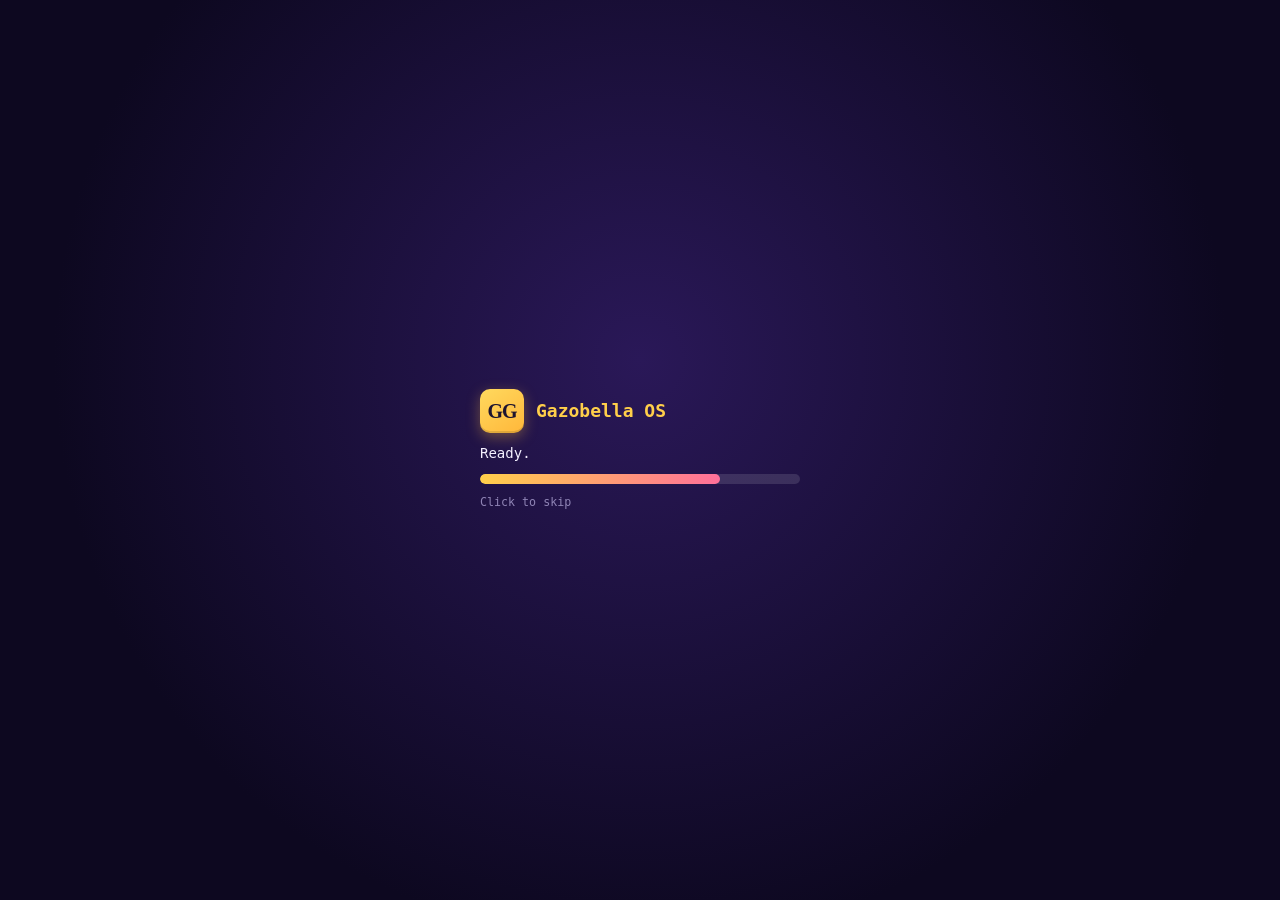
==== commit bf6b4c30: "Dar pencerelerde devlog penceresinin Clone Runner'ı örtmesini düzelt Masaüstü alanı 1000 pikselden d" ====
--- a/index.html
+++ b/index.html
@@ -15,7 +15,7 @@
 <link rel="preconnect" href="https://fonts.googleapis.com">
 <link rel="preconnect" href="https://fonts.gstatic.com" crossorigin>
 <link rel="stylesheet" href="https://fonts.googleapis.com/css2?family=Pixelify+Sans:wght@500;700&amp;display=swap">
-<link rel="stylesheet" href="os.css?v=3">
+<link rel="stylesheet" href="os.css?v=4">
 </head>
 <body>
 
@@ -282,7 +282,7 @@
   <button type="button" class="lb-btn lb-next" aria-label="Sonraki görsel" data-i18n-attr="aria-label:lb.next"><svg aria-hidden="true"><use href="#i-chev"/></svg></button>
   <button type="button" class="lb-btn lb-close" aria-label="Kapat" data-i18n-attr="aria-label:win.close"><svg aria-hidden="true"><use href="#i-x"/></svg></button>
 </div>
-<script src="i18n.js?v=3"></script>
-<script src="os.js?v=3"></script>
+<script src="i18n.js?v=4"></script>
+<script src="os.js?v=4"></script>
 </body>
 </html>
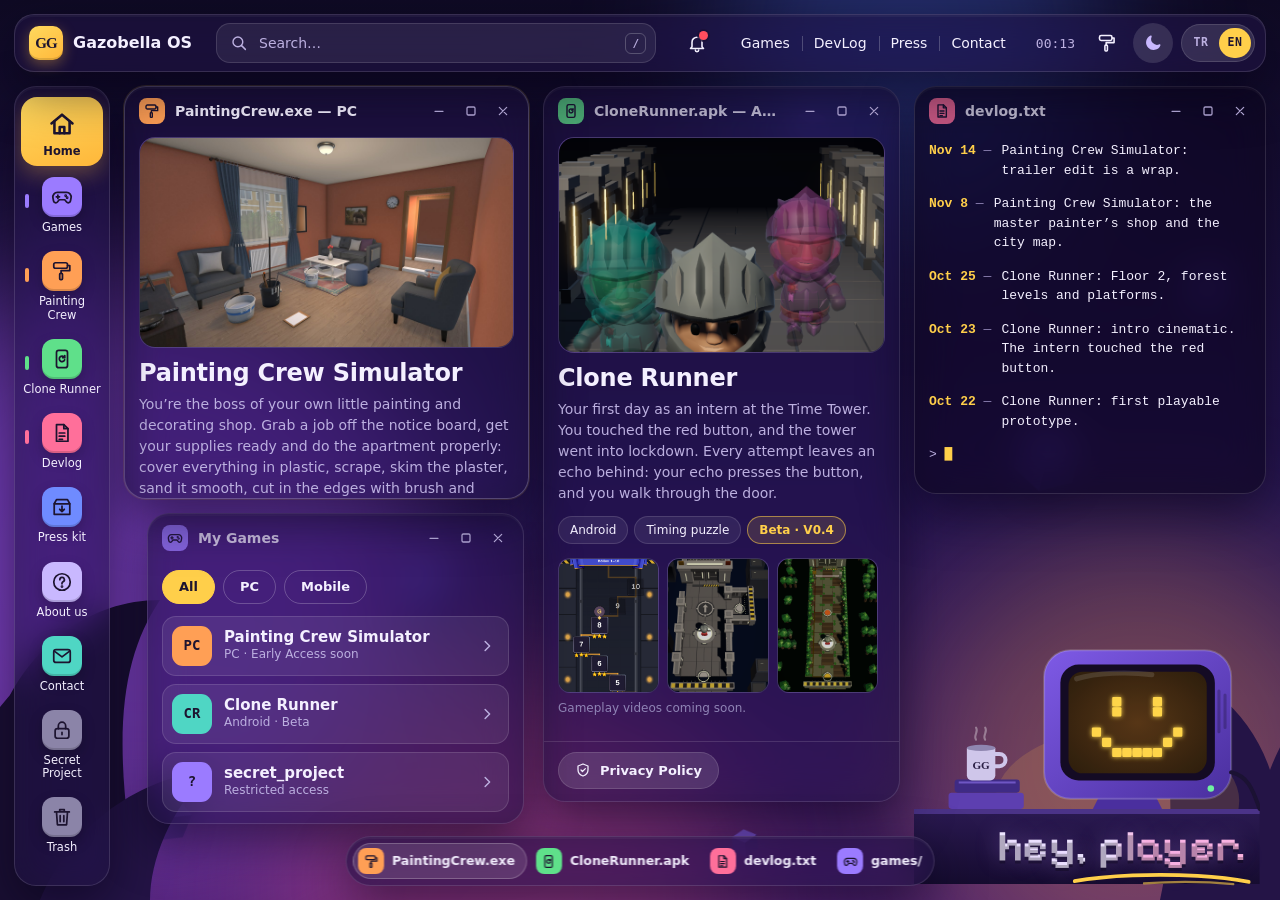
==== commit f39e67f4: "Painting Crew Simulator: güncel ekran görüntüleri ve kısa oynanış videosu Co-Authored-By: Claude Fab" ====
--- a/index.html
+++ b/index.html
@@ -15,7 +15,7 @@
 <link rel="preconnect" href="https://fonts.googleapis.com">
 <link rel="preconnect" href="https://fonts.gstatic.com" crossorigin>
 <link rel="stylesheet" href="https://fonts.googleapis.com/css2?family=Pixelify+Sans:wght@500;700&amp;display=swap">
-<link rel="stylesheet" href="os.css?v=4">
+<link rel="stylesheet" href="os.css?v=5">
 </head>
 <body>
 
@@ -129,17 +129,18 @@
 <section class="win" id="w-paint" aria-label="Painting Crew Simulator" data-task="PaintingCrew.exe" data-ic="i-roller" style="--c:var(--orange)" data-keys="painting crew simulator boya badana boyaci pc steam simulasyon oyun">
 <div class="tb"><span class="tt"><i class="wic"><svg aria-hidden="true"><use href="#i-roller"/></svg></i><span>PaintingCrew.exe — PC</span></span><span class="ctl"><button type="button" data-min aria-label="Küçült"><svg aria-hidden="true"><use href="#i-min"/></svg></button><button type="button" data-max aria-label="Büyüt"><svg aria-hidden="true"><use href="#i-max"/></svg></button><button type="button" data-close aria-label="Kapat"><svg aria-hidden="true"><use href="#i-x"/></svg></button></span></div>
 <div class="bd">
-<a class="hero" href="img/pcs/hero.jpg" data-lb><img src="img/pcs/hero.jpg" width="1280" height="720" alt="Oyunun ana menüsü: duvarı boyayan boyacı ve menü seçenekleri" data-i18n-attr="alt:pcs.hero"></a>
+<a class="hero" href="img/pcs/hero.jpg?v=5" data-lb><img src="img/pcs/hero.jpg?v=5" width="1600" height="900" alt="Kiremit rengine boyanmış, mobilyalı salon; yerde boya kovaları ve fırçalar" data-i18n-attr="alt:pcs.hero"></a>
 <h2>Painting Crew Simulator</h2>
 <p data-i18n="pcs.desc">Kendi küçük boya badana dükkânının patronusun. İlan panosundan işi kap, malzemeyi hazırla ve daireyi usulünce yap: naylonla ört, kazı, alçıyı çek, zımparala, fırça ve bantla kenarları kes, ruloyla iki kat at. Temiz iş, dolgun yevmiye; kazandıkça daha iyi aletler, renk makinesinde özel karışımlar ve daha büyük işler seni bekliyor.</p>
 <p class="tags"><span>PC</span><span data-i18n="tag.sim">Simülasyon</span><span data-i18n="tag.fps">Birinci şahıs</span><span>Unity 6</span><span class="st" data-i18n="tag.ea">Steam Erken Erişim · yakında</span></p>
 <button type="button" class="cta" disabled><svg class="ico" aria-hidden="true"><use href="#i-clock"/></svg><span data-i18n="pcs.cta">Steam sayfası yakında</span></button>
+<video class="clip" controls playsinline preload="none" poster="img/pcs/poster.jpg?v=5" width="1920" height="1080" aria-label="Painting Crew Simulator oynanış videosu" data-i18n-attr="aria-label:pcs.video"><source src="img/pcs/oynanis.mp4?v=5" type="video/mp4"></video>
 <div class="gal wide">
-<a href="img/pcs/shot1.jpg" data-lb><img loading="lazy" src="img/pcs/shot1.jpg" width="1280" height="720" alt="Duvardaki pembe sıva yamasını perdahlarken toz parçacıkları" data-i18n-attr="alt:pcs.s1"></a>
-<a href="img/pcs/shot2.jpg" data-lb><img loading="lazy" src="img/pcs/shot2.jpg" width="1280" height="720" alt="Boyanmış turkuaz duvarlı oturma odası, merdiven ve boya kovaları" data-i18n-attr="alt:pcs.s2"></a>
-<a href="img/pcs/shot3.jpg" data-lb><img loading="lazy" src="img/pcs/shot3.jpg" width="1280" height="720" alt="Boya dükkânının tezgâhı: renk kartelaları, çay bardakları ve tezgâhtar usta" data-i18n-attr="alt:pcs.s3"></a>
-<a href="img/pcs/shot4.jpg" data-lb><img loading="lazy" src="img/pcs/shot4.jpg" width="1280" height="720" alt="Mahmut Usta Boya dükkânının sokaktan gündüz görünümü" data-i18n-attr="alt:pcs.s4"></a>
-<a href="img/pcs/shot5.jpg" data-lb><img loading="lazy" src="img/pcs/shot5.jpg" width="1280" height="720" alt="Köhne bir odanın duvarını boya rulosuyla turuncuya boyarken oyun içi görüntü" data-i18n-attr="alt:pcs.s5"></a>
+<a href="img/pcs/shot1.jpg?v=5" data-lb><img loading="lazy" src="img/pcs/shot1.jpg?v=5" width="1280" height="720" alt="Birinci şahıs görünüm: elde rulo, gri duvarın yarısı kiremit rengine boyanmış, koltuk naylonla örtülü" data-i18n-attr="alt:pcs.s1"></a>
+<a href="img/pcs/shot2.jpg?v=5" data-lb><img loading="lazy" src="img/pcs/shot2.jpg?v=5" width="1280" height="720" alt="Boyaya hazırlanmış oda: ortaya çekilip naylonla örtülmüş mobilyalar" data-i18n-attr="alt:pcs.s2"></a>
+<a href="img/pcs/shot3.jpg?v=5" data-lb><img loading="lazy" src="img/pcs/shot3.jpg?v=5" width="1280" height="720" alt="İş teslimi: odanın önceki ve sonraki hâlini karşılaştıran kaydırma çubuğu" data-i18n-attr="alt:pcs.s3"></a>
+<a href="img/pcs/shot4.jpg?v=5" data-lb><img loading="lazy" src="img/pcs/shot4.jpg?v=5" width="1280" height="720" alt="Cadde mağazasının içi: dolu raflar ve alışveriş yapan müşteriler" data-i18n-attr="alt:pcs.s4"></a>
+<a href="img/pcs/shot5.jpg?v=5" data-lb><img loading="lazy" src="img/pcs/shot5.jpg?v=5" width="1280" height="720" alt="Mahalle dükkânının sokaktan görünümü: İyi Boya tabelası ve kırmızı tente" data-i18n-attr="alt:pcs.s5"></a>
 </div>
 </div></section>
 
@@ -282,7 +283,7 @@
   <button type="button" class="lb-btn lb-next" aria-label="Sonraki görsel" data-i18n-attr="aria-label:lb.next"><svg aria-hidden="true"><use href="#i-chev"/></svg></button>
   <button type="button" class="lb-btn lb-close" aria-label="Kapat" data-i18n-attr="aria-label:win.close"><svg aria-hidden="true"><use href="#i-x"/></svg></button>
 </div>
-<script src="i18n.js?v=4"></script>
-<script src="os.js?v=4"></script>
+<script src="i18n.js?v=5"></script>
+<script src="os.js?v=5"></script>
 </body>
 </html>
--- a/os.css
+++ b/os.css
@@ -344,3 +344,5 @@
 @media (prefers-reduced-motion:reduce){
   *,*::before,*::after{animation:none!important;transition:none!important}
 }
+
+.clip{display:block;width:100%;height:auto;aspect-ratio:16/9;margin-top:12px;border-radius:14px;border:1px solid var(--line);background:#000}
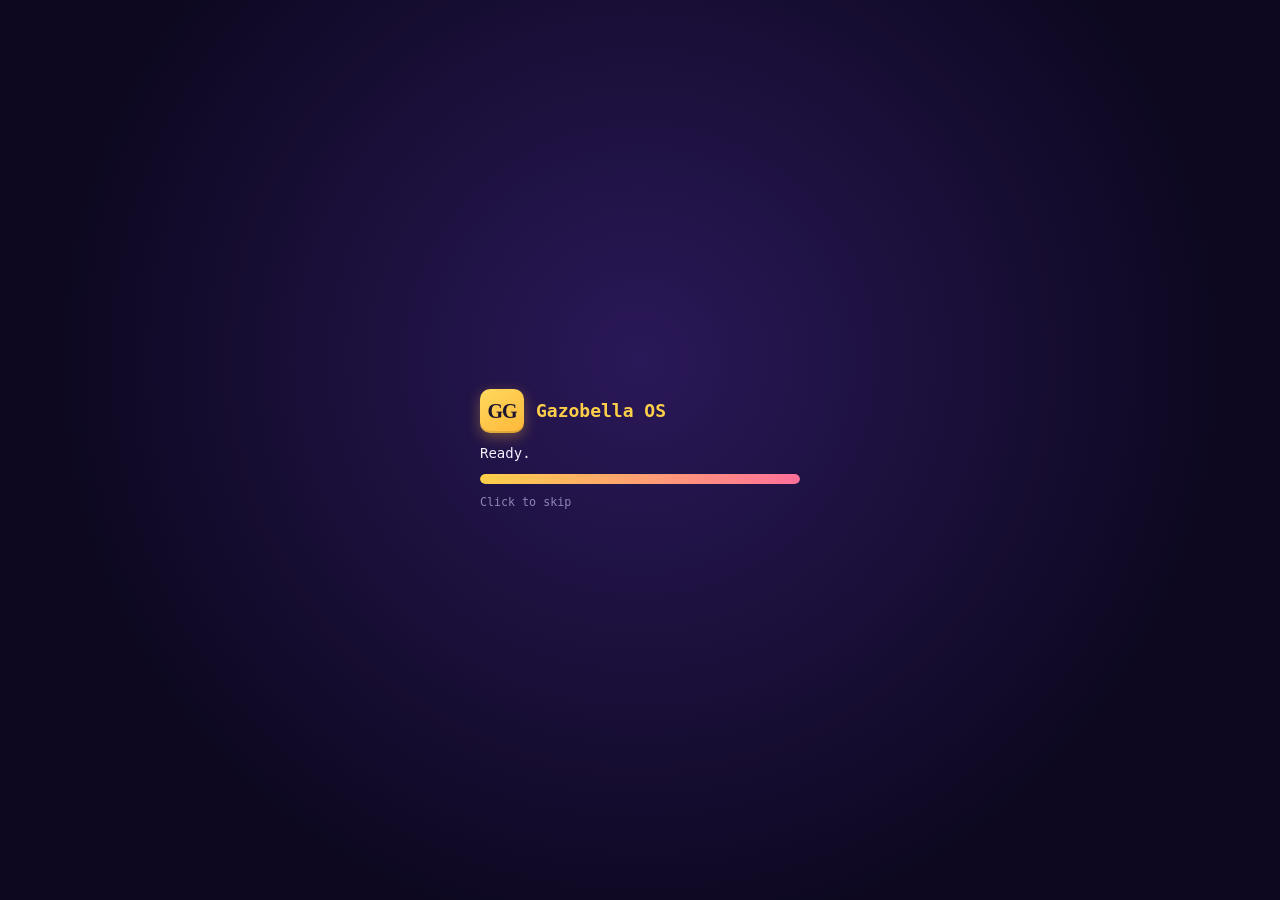
==== commit 50817f41: "Devlog: dükkân boyları ve iş teslimi kayıtları Co-Authored-By: Claude Fable 5.2 <noreply@anthropic.c" ====
--- a/index.html
+++ b/index.html
@@ -15,7 +15,7 @@
 <link rel="preconnect" href="https://fonts.googleapis.com">
 <link rel="preconnect" href="https://fonts.gstatic.com" crossorigin>
 <link rel="stylesheet" href="https://fonts.googleapis.com/css2?family=Pixelify+Sans:wght@500;700&amp;display=swap">
-<link rel="stylesheet" href="os.css?v=5">
+<link rel="stylesheet" href="os.css?v=6">
 </head>
 <body>
 
@@ -169,6 +169,8 @@
 <section class="win term" id="w-devlog" aria-label="Devlog" data-task="devlog.txt" data-ic="i-doc" style="--c:var(--pink)" data-keys="devlog gunluk haberler guncelleme notlar">
 <div class="tb"><span class="tt"><i class="wic"><svg aria-hidden="true"><use href="#i-doc"/></svg></i><span>devlog.txt</span></span><span class="ctl"><button type="button" data-min aria-label="Küçült"><svg aria-hidden="true"><use href="#i-min"/></svg></button><button type="button" data-max aria-label="Büyüt"><svg aria-hidden="true"><use href="#i-max"/></svg></button><button type="button" data-close aria-label="Kapat"><svg aria-hidden="true"><use href="#i-x"/></svg></button></span></div>
 <div class="bd mono log">
+<p data-d="20.11"><b data-i18n="log.d7">20.11</b><span data-i18n="log.7">Painting Crew Simulator: üç boy dükkân, resimli toptancı ve hazır renkler.</span></p>
+<p data-d="19.11"><b data-i18n="log.d6">19.11</b><span data-i18n="log.6">Painting Crew Simulator: iş teslimi. Önce/sonra karşılaştırması ve müşterinin tepkisi.</span></p>
 <p data-d="14.11"><b data-i18n="log.d1">14.11</b><span data-i18n="log.1">Painting Crew Simulator: fragman kurgusu tamamlandı.</span></p>
 <p data-d="08.11"><b data-i18n="log.d2">08.11</b><span data-i18n="log.2">Painting Crew Simulator: usta dükkânı ve şehir haritası.</span></p>
 <p data-d="25.10"><b data-i18n="log.d3">25.10</b><span data-i18n="log.3">Clone Runner: Kat 2, orman bölümleri ve platformlar.</span></p>
@@ -283,7 +285,7 @@
   <button type="button" class="lb-btn lb-next" aria-label="Sonraki görsel" data-i18n-attr="aria-label:lb.next"><svg aria-hidden="true"><use href="#i-chev"/></svg></button>
   <button type="button" class="lb-btn lb-close" aria-label="Kapat" data-i18n-attr="aria-label:win.close"><svg aria-hidden="true"><use href="#i-x"/></svg></button>
 </div>
-<script src="i18n.js?v=5"></script>
-<script src="os.js?v=5"></script>
+<script src="i18n.js?v=6"></script>
+<script src="os.js?v=6"></script>
 </body>
 </html>
